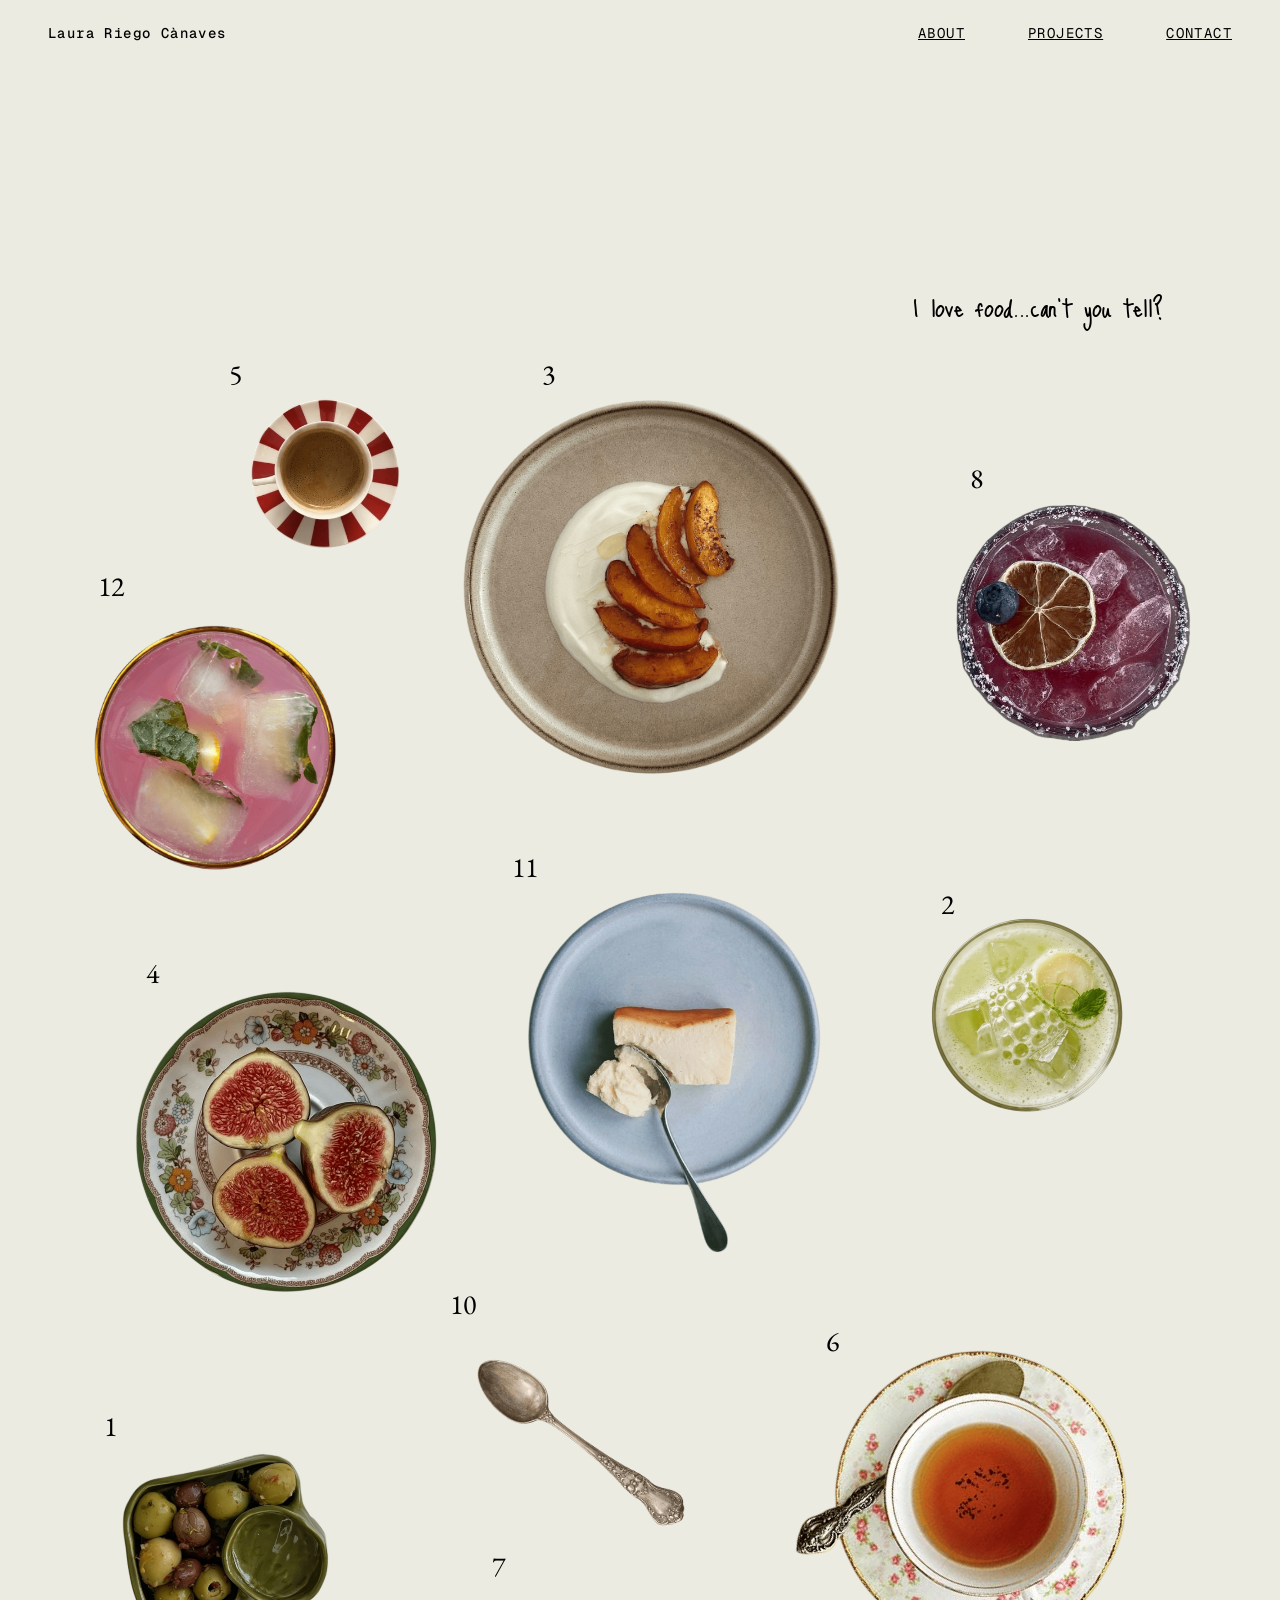
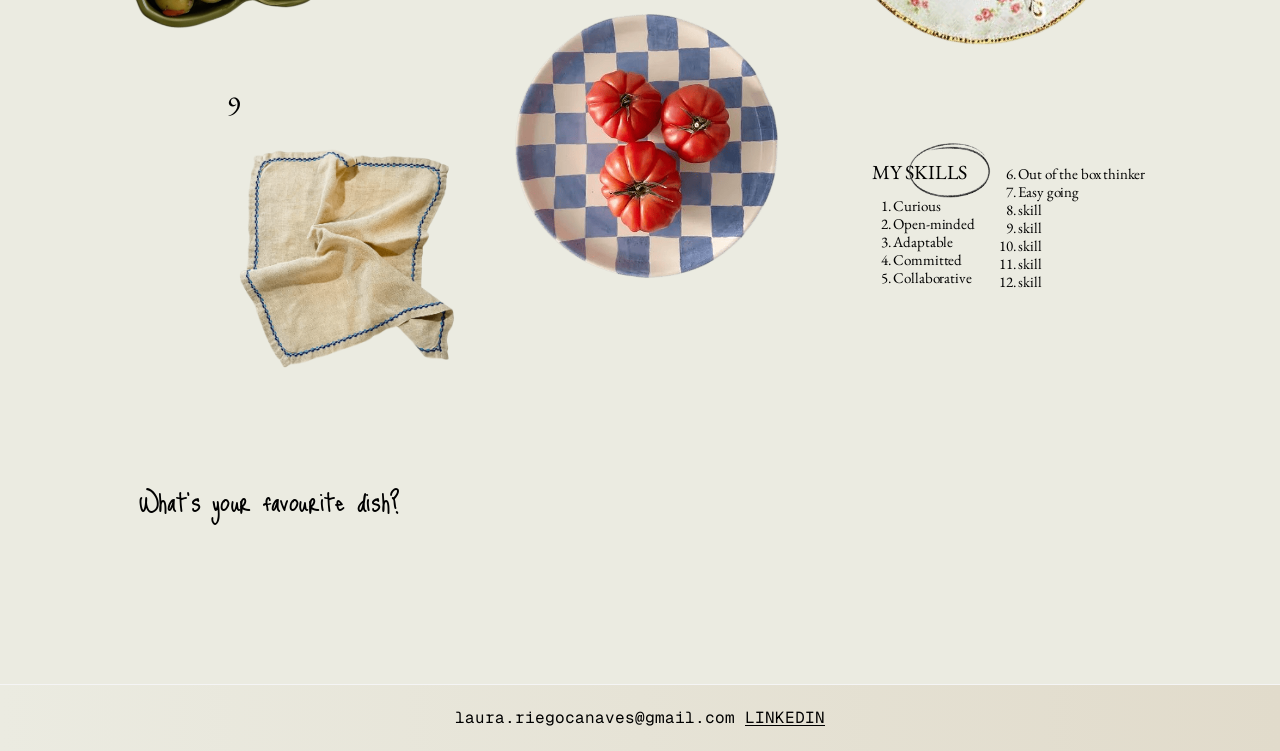
==== about.html @ d6c3ad5b "Add files via upload" ====
<!DOCTYPE html>
<html lang="en">
<head>
  <meta charset="UTF-8">
  <meta name="viewport" content="width=device-width, initial-scale=1.0">
  <title>About — Laura Riego Cànaves</title>
  <meta name="description" content="About Laura Riego Cànaves — Creative Communications Specialist and Social Media Manager.">
  <link rel="preconnect" href="https://fonts.googleapis.com">
  <link rel="preconnect" href="https://fonts.gstatic.com" crossorigin>
  <link href="https://fonts.googleapis.com/css2?family=Cutive+Mono&family=EB+Garamond&family=Geist+Mono:wght@400;500&family=Just+Me+Again+Down+Here&display=swap" rel="stylesheet">
  <link rel="stylesheet" href="css/style.css">
</head>
<body>
  <header class="nav">
    <a class="nav__logo" href="index.html">Laura Riego Cànaves</a>
    <nav class="nav__links" aria-label="Primary">
      <a href="about.html" aria-current="page">About</a>
      <a href="projects.html">Projects</a>
      <a href="contact.html">Contact</a>
    </nav>
  </header>

  <main>
    <h1 class="visually-hidden">About</h1>

    <div class="about-collage">
      <p class="about-note about-note--a">I love food...can&rsquo;t you tell?</p>

      <figure class="about-item about-item--1"><img src="images/about-1.png" alt="A small green ceramic dish of marinated olives"></figure>
      <figure class="about-item about-item--2"><img src="images/about-2.png" alt="A pale green cocktail in a coupe glass, garnished with mint"></figure>
      <figure class="about-item about-item--3"><img src="images/about-3.png" alt="Roasted peach slices over cream in a stoneware bowl"></figure>
      <figure class="about-item about-item--4"><img src="images/about-4.png" alt="Halved fresh figs on a floral vintage plate"></figure>
      <figure class="about-item about-item--5"><img src="images/about-5.png" alt="Coffee in a red and white striped cup"></figure>
      <figure class="about-item about-item--6"><img src="images/about-6.png" alt="A cup of tea on a floral saucer with an ornate silver spoon"></figure>
      <figure class="about-item about-item--7"><img src="images/about-7.png" alt="Tomatoes on a blue and white checkered plate"></figure>
      <figure class="about-item about-item--8"><img src="images/about-8.png" alt="A dark berry cocktail with a dried citrus wheel and sugared rim"></figure>
      <figure class="about-item about-item--9"><img src="images/about-9.png" alt="A folded linen napkin with a scalloped edge"></figure>
      <figure class="about-item about-item--10"><img src="images/about-10.png" alt="An ornate silver spoon"></figure>
      <figure class="about-item about-item--11"><img src="images/about-11.png" alt="A slice of cheesecake with ice cream on a blue plate"></figure>
      <figure class="about-item about-item--12"><img src="images/about-12.png" alt="A pink cocktail over ice in a gold-rimmed glass"></figure>

      <p class="about-num about-num--1">1</p>
      <p class="about-num about-num--2">2</p>
      <p class="about-num about-num--3">3</p>
      <p class="about-num about-num--4">4</p>
      <p class="about-num about-num--5">5</p>
      <p class="about-num about-num--6">6</p>
      <p class="about-num about-num--7">7</p>
      <p class="about-num about-num--8">8</p>
      <p class="about-num about-num--9">9</p>
      <p class="about-num about-num--10">10</p>
      <p class="about-num about-num--11">11</p>
      <p class="about-num about-num--12">12</p>

      <p class="about-skills__title">MY SKILLS</p>
      <img class="about-skills__circle" src="images/about-skills-circle.png" alt="">
      <ol class="about-skills__list about-skills__list--a">
        <li>Curious</li>
        <li>Open-minded</li>
        <li>Adaptable</li>
        <li>Committed</li>
        <li>Collaborative</li>
      </ol>
      <ol class="about-skills__list about-skills__list--b" start="6">
        <li>Out of the box thinker</li>
        <li>Easy going</li>
        <li>skill</li>
        <li>skill</li>
        <li>skill</li>
        <li>skill</li>
        <li>skill</li>
      </ol>

      <p class="about-note about-note--b">What&rsquo;s your favourite dish?</p>
    </div>
  </main>

  <footer class="footer" id="contact">
    <p class="footer__content">
      laura.riegocanaves@gmail.com
      <a href="https://www.linkedin.com/in/laura-riego-canaves/" target="_blank" rel="noopener">LINKEDIN</a>
    </p>
  </footer>
</body>
</html>
---- css/style.css ----
/* ---------- Design tokens ---------- */
:root {
  --color-bg: #ebebe1;
  --color-ink: #000000;
  --color-footer-edge: #f5f5f5;
  --font-mono: "Geist Mono", ui-monospace, "SFMono-Regular", Menlo, monospace;
  --font-typewriter: "Cutive Mono", ui-monospace, monospace;
  --font-hand: "Just Me Again Down Here", cursive;
  --font-serif: "EB Garamond", Georgia, "Times New Roman", serif;
}

/* ---------- Reset ---------- */
*,
*::before,
*::after {
  box-sizing: border-box;
}

html {
  -webkit-text-size-adjust: 100%;
}

body {
  margin: 0;
  min-height: 100vh;
  display: flex;
  flex-direction: column;
  background-color: var(--color-bg);
  color: var(--color-ink);
  font-family: var(--font-mono);
  -webkit-font-smoothing: antialiased;
}

img {
  display: block;
  max-width: 100%;
}

a {
  color: inherit;
}

/* ---------- Navigation ---------- */
.nav {
  display: flex;
  align-items: center;
  justify-content: space-between;
  gap: 24px;
  padding: 24px 48px;
  background-color: var(--color-bg);
}

.nav__logo {
  font-family: var(--font-mono);
  font-weight: 500;
  font-size: 14px;
  letter-spacing: 1.4px;
  text-decoration: none;
  white-space: nowrap;
}

.nav__links {
  display: flex;
  align-items: center;
  gap: 63px;
  font-size: 14px;
  letter-spacing: 1.4px;
  text-transform: uppercase;
}

.nav__links a {
  text-decoration: underline;
  text-underline-position: from-font;
}

/* ---------- Hero ---------- */
.hero {
  flex: 1 0 auto;
  display: flex;
  flex-direction: column;
  align-items: center;
  padding: 40px 24px 80px;
}

/* Intro greeting */
.intro {
  font-family: var(--font-typewriter);
  font-size: 40px;
  line-height: 1.17;
  letter-spacing: -1.2px;
  margin: 20px 0 48px;
}

.intro__line {
  margin: 0;
  white-space: nowrap;
}

/* Staggered indentation to match the design */
.intro__line--1 { margin-left: 0; }
.intro__line--2 { margin-left: 25px; }
.intro__line--3 { margin-left: 50px; }
.intro__line--4 { margin-left: 75px; }

/* Hand-drawn circle around "Laura" */
.intro__circled {
  position: relative;
  display: inline-block;
}

.intro__ellipse {
  position: absolute;
  left: 50%;
  top: 50%;
  width: 150px;
  height: auto;
  transform: translate(-50%, -50%) rotate(-12.76deg);
  pointer-events: none;
}

/* Photo with clamp + caption */
.photo {
  position: relative;
  margin: 0;
  padding-top: 42px; /* room for the clamp overhang */
  width: 353px;
  max-width: 100%;
}

.photo__clamp {
  position: absolute;
  top: 0;
  left: 50%;
  transform: translateX(-50%);
  width: 92px;
  height: auto;
  z-index: 2;
}

.photo__img {
  width: 100%;
  height: auto;
}

.photo__caption {
  position: absolute;
  right: -70px;
  bottom: -34px;
  font-family: var(--font-hand);
  font-size: 24px;
  letter-spacing: -0.24px;
  transform: rotate(-7.85deg);
  white-space: nowrap;
}

/* Skills marquee-style list */
.skills {
  margin: 120px 0 0;
  font-family: var(--font-typewriter);
  font-size: 35px;
  line-height: 1.17;
  letter-spacing: -1.05px;
  text-align: center;
}

.skills span {
  display: block;
}

/* ---------- Projects page ---------- */
.projects-hero {
  position: relative;
  display: flex;
  align-items: center;
  justify-content: center;
  height: 720px;
  background-color: var(--color-bg);
  overflow: hidden;
}

.projects-hero::before {
  content: "";
  position: absolute;
  inset: 0;
  background-image: url("../images/projects-hero.jpg");
  background-size: cover;
  background-position: center;
  opacity: 0.8;
}

.projects-hero__title {
  position: relative;
  margin: 0;
  font-family: var(--font-typewriter);
  font-weight: 400;
  font-size: 64px;
  line-height: 1.2;
  text-align: center;
}

.projects-body {
  background-color: var(--color-bg);
  padding-bottom: 80px;
}

.projects-grid {
  display: grid;
  grid-template-columns: repeat(3, 1fr);
  gap: 10px;
  max-width: 1280px;
  margin: 0 auto;
}

.projects-grid__item {
  margin: 0;
  aspect-ratio: 1 / 1;
  overflow: hidden;
}

.projects-grid__item a {
  display: block;
  width: 100%;
  height: 100%;
}

.projects-grid__item img {
  width: 100%;
  height: 100%;
  object-fit: cover;
}

.projects-note {
  margin: 0;
  font-family: var(--font-hand);
  font-size: 32px;
  letter-spacing: -0.32px;
  line-height: 1.2;
}

.projects-note--left {
  max-width: 1280px;
  margin: 48px auto 0;
  padding: 0 24px;
}

.projects-note--right {
  max-width: 1280px;
  margin: 40px auto 0;
  padding: 0 24px;
  font-size: 24px;
  letter-spacing: -0.24px;
  text-align: right;
  transform: rotate(-0.31deg);
}

.projects-intro {
  max-width: 890px;
  margin: 32px auto 0;
  padding: 0 24px;
  font-family: var(--font-serif);
  font-size: 28px;
  line-height: 1.2;
  letter-spacing: -0.28px;
  text-align: center;
}

/* ---------- Footer ---------- */
.footer {
  flex-shrink: 0;
  display: flex;
  align-items: center;
  justify-content: center;
  padding: 24px 10px;
  border-top: 1px solid var(--color-footer-edge);
  background: linear-gradient(90deg, #ebebe1 0%, #e1dbcb 100%);
}

.footer__content {
  margin: 0;
  font-size: 16px;
  line-height: 1.1;
  text-align: center;
}

.footer__content a {
  text-decoration: underline;
  text-underline-position: from-font;
}

/* ---------- Responsive ---------- */
@media (max-width: 800px) {
  .nav {
    padding: 20px 24px;
  }
  .nav__links {
    gap: 32px;
  }
  .intro {
    font-size: 30px;
    letter-spacing: -0.9px;
  }
  .intro__line--2 { margin-left: 18px; }
  .intro__line--3 { margin-left: 36px; }
  .intro__line--4 { margin-left: 54px; }
  .intro__ellipse { width: 120px; }
  .skills {
    font-size: 24px;
    letter-spacing: -0.7px;
    margin-top: 90px;
  }
  .projects-hero {
    height: 420px;
  }
  .projects-hero__title {
    font-size: 48px;
  }
  .projects-note {
    font-size: 26px;
  }
  .projects-intro {
    font-size: 22px;
  }
}

@media (max-width: 520px) {
  .nav {
    flex-direction: column;
    align-items: flex-start;
    gap: 14px;
  }
  .nav__links {
    gap: 24px;
  }
  .intro {
    font-size: 24px;
    letter-spacing: -0.6px;
  }
  .intro__line { white-space: normal; }
  .intro__line--2 { margin-left: 12px; }
  .intro__line--3 { margin-left: 24px; }
  .intro__line--4 { margin-left: 36px; }
  .intro__ellipse { width: 96px; }
  .photo__caption {
    right: -40px;
    font-size: 20px;
  }
  .skills {
    font-size: 18px;
    letter-spacing: -0.4px;
    margin-top: 72px;
  }
  .footer__content {
    font-size: 14px;
  }
  .projects-grid {
    grid-template-columns: repeat(2, 1fr);
  }
  .projects-hero {
    height: 320px;
  }
  .projects-hero__title {
    font-size: 36px;
  }
  .projects-note {
    font-size: 22px;
  }
  .projects-note--right {
    font-size: 20px;
  }
  .projects-intro {
    font-size: 18px;
  }
}

/* ---------- About page ---------- */
/* The collage is a fixed 1280x2218 composition. Positions and sizes are
   expressed as percentages of that canvas and type is sized in cqw, so the
   whole arrangement scales as one piece instead of reflowing. */
.about-collage {
  container-type: inline-size;
  position: relative;
  width: 100%;
  max-width: 1280px;
  margin: 0 auto;
  aspect-ratio: 1280 / 2218;
}

.about-item {
  position: absolute;
  margin: 0;
  display: flex;
  align-items: center;
  justify-content: center;
}

.about-item img {
  width: 100%;
  height: 100%;
  object-fit: contain;
}

.about-item--1 { left: -4.4531%; top: 53.7421%; width: 44.4254%; height: 25.3832%; }
.about-item--2 { left: 70.5469%; top: 37.3309%; width: 19.5312%; height: 11.2714%; }
.about-item--3 { left: 32.1875%; top: 9.6483%; width: 38.3594%; height: 27.6826%; }
.about-item--4 { left: 8.125%; top: 39.7205%; width: 28.75%; height: 16.5915%; }
.about-item--5 { left: 14.6875%; top: 9.8287%; width: 20.7031%; height: 16.4563%; }
.about-item--6 { left: 45.6252%; top: 45.1307%; width: 62.5927%; height: 37.7107%; }
.about-item--7 { left: 40%; top: 66.4563%; width: 21.0156%; height: 18.3499%; }
.about-item--8 { left: 74.6875%; top: 19.7926%; width: 18.3594%; height: 10.6402%; }
.about-item--9 { left: 17.7344%; top: 75.0225%; width: 18.125%; height: 13.0298%; }
.about-item--10 { left: 29.1406%; top: 53.1559%; width: 32.9596%; height: 18.0569%; }
.about-item--11 { left: 39.5312%; top: 32.5068%; width: 25.9375%; height: 22.7232%; }
.about-item--12 { left: 6.9531%; top: 22.5879%; width: 20.3125%; height: 15.6447%; }

.about-item--1 img { width: 62.605%; height: 79.0409%; transform: rotate(-132.43deg); }
.about-item--6 img { width: 57.9922%; height: 83.5211%; transform: rotate(39.72deg) skewX(0.28deg); }
.about-item--10 img { width: 55.5991%; height: 87.8507%; transform: rotate(-52.41deg); }

.about-num {
  position: absolute;
  margin: 0;
  display: flex;
  flex-direction: column;
  justify-content: center;
  width: 3.2812%;
  height: 2.3895%;
  font-family: var(--font-serif);
  font-size: 2.1875cqw;
  line-height: 1.2;
  letter-spacing: -0.01em;
}

.about-num--1 { left: 8.125%; top: 60.1443%; }
.about-num--2 { left: 73.5156%; top: 36.6096%; }
.about-num--3 { left: 42.3438%; top: 12.7142%; }
.about-num--4 { left: 11.4062%; top: 39.7205%; }
.about-num--5 { left: 17.8906%; top: 12.7142%; }
.about-num--6 { left: 64.5312%; top: 56.312%; }
.about-num--7 { left: 38.4375%; top: 66.4563%; }
.about-num--8 { left: 75.7812%; top: 17.4031%; }
.about-num--9 { left: 17.7344%; top: 72.7232%; }
.about-num--10 { left: 35.1562%; top: 54.6438%; }
.about-num--11 { left: 40%; top: 34.9414%; }
.about-num--12 { left: 7.6563%; top: 22.2723%; }

.about-note {
  position: absolute;
  margin: 0;
  display: flex;
  flex-direction: column;
  justify-content: center;
  width: 30.0463%;
  height: 4.1734%;
  font-family: var(--font-hand);
  font-size: 2.5cqw;
  line-height: 1.2;
  letter-spacing: -0.01em;
  text-align: center;
}

.about-note--a { left: 66.0938%; top: 8.7722%; }
.about-note--b { left: 6.0156%; top: 89.6559%; }

.about-skills__title {
  position: absolute;
  margin: 0;
  display: flex;
  flex-direction: column;
  justify-content: center;
  left: 68.125%;
  top: 75.0225%;
  width: 22.3438%;
  height: 3.8323%;
  font-family: var(--font-serif);
  font-size: 1.5625cqw;
  line-height: 1.2;
  letter-spacing: -0.01em;
}

/* Hand-drawn circle around the word "SKILLS" */
.about-skills__circle {
  position: absolute;
  left: 70.3908%;
  top: 75.1127%;
  width: 7.5392%;
  height: 3.6702%;
  object-fit: contain;
  pointer-events: none;
}

/* Kept as a block so the <li> markers survive — a flex container would
   blockify the items and suppress their numbering. `top` is therefore the
   first line of text, not the centred box Figma draws around it. */
.about-skills__list {
  position: absolute;
  margin: 0;
  padding: 0;
  list-style: decimal;
  font-family: var(--font-serif);
  font-size: 1.171875cqw;
  line-height: 1.2;
  letter-spacing: -0.01em;
}

.about-skills__list li {
  margin-inline-start: 1.7578cqw; /* 22.5px at the 1280px canvas width */
}

.about-skills__list--a { left: 68.0469%; top: 78.0208%; width: 22.4219%; }
.about-skills__list--b { left: 77.8125%; top: 76.6006%; width: 23.2031%; }

/* ---------- Contact page ---------- */
/* Like the About collage, this is a fixed composition (1280 wide, 1464 tall
   between nav and footer) positioned in percentages of that canvas, so the
   envelope and its overlaid text scale together. */
.contact-stage {
  container-type: inline-size;
  position: relative;
  width: 100%;
  max-width: 1280px;
  margin: 0 auto;
  aspect-ratio: 1280 / 1464;
}

.contact-envelope {
  position: absolute;
  margin: 0;
  left: 25.7031%;
  top: 10.9973%;
  width: 48.5938%;
  height: 75.4781%;
}

.contact-envelope img {
  width: 100%;
  height: 100%;
  object-fit: contain;
}

.contact-invited {
  position: absolute;
  margin: 0;
  left: 31.5625%;
  top: 37.4527%;
  width: 36.875%;
  height: 11.3763%;
  display: flex;
  flex-direction: column;
  justify-content: center;
  font-family: var(--font-hand);
  font-size: 5cqw;
  line-height: 1.2;
  letter-spacing: 0.1em;
  text-align: center;
}

.contact-blurb {
  position: absolute;
  margin: 0;
  left: 36.5625%;
  top: 57.9918%;
  width: 26.875%;
  height: 8.6749%;
  display: flex;
  flex-direction: column;
  justify-content: center;
  font-family: var(--font-serif);
  font-size: 2.1875cqw;
  line-height: 1.2;
  letter-spacing: -0.01em;
  text-align: center;
}

.contact-blurb a {
  text-decoration: none;
}

.contact-note {
  position: absolute;
  margin: 0;
  left: 60%;
  top: 70.7798%;
  width: 26.0523%;
  height: 10.1525%;
  display: flex;
  flex-direction: column;
  justify-content: center;
  font-family: var(--font-hand);
  font-size: 1.875cqw;
  line-height: 1.2;
  letter-spacing: -0.01em;
  text-align: center;
  transform: rotate(-13deg);
}

/* ---------- Utilities ---------- */
.visually-hidden {
  position: absolute;
  width: 1px;
  height: 1px;
  margin: -1px;
  padding: 0;
  overflow: hidden;
  clip-path: inset(50%);
  white-space: nowrap;
  border: 0;
}

/* ---------- Project detail pages ---------- */
/* Shared template for the individual project pages under projects/. Stacked,
   centred header (title, skills marquee, description) above a 3-column image
   grid whose cells hold either a photo or a grey placeholder. */
.pdetail {
  flex: 1 0 auto;
  padding: 0 24px 80px;
}

.pdetail__title {
  margin: 40px 0 0;
  font-family: var(--font-serif);
  font-size: 32px;
  line-height: 1.2;
  letter-spacing: -0.32px;
  text-align: center;
}

/* Single overflowing line, clipped at the viewport edges as in the design */
.pdetail__marquee {
  margin: 68px 0 0;
  font-family: var(--font-typewriter);
  font-size: 30px;
  line-height: 1.17;
  letter-spacing: -0.9px;
  text-align: center;
  white-space: nowrap;
  overflow: hidden;
}

.pdetail__intro {
  max-width: 890px;
  margin: 70px auto 0;
  font-family: var(--font-serif);
  font-size: 28px;
  line-height: 1.2;
  letter-spacing: -0.28px;
  text-align: center;
}

.pdetail-grid {
  display: grid;
  grid-template-columns: repeat(3, 1fr);
  column-gap: 11px;
  row-gap: 12px;
  max-width: 1280px;
  margin: 96px auto 0;
}

.pdetail-grid__cell {
  margin: 0;
  aspect-ratio: 419 / 608;
  overflow: hidden;
  background-color: #d9d9d9;
}

.pdetail-grid__cell img {
  width: 100%;
  height: 100%;
  object-fit: cover;
}

@media (max-width: 800px) {
  .pdetail__title { font-size: 26px; }
  .pdetail__marquee { font-size: 22px; }
  .pdetail__intro { font-size: 22px; }
  .pdetail-grid { margin-top: 64px; }
}

@media (max-width: 520px) {
  .pdetail__marquee { font-size: 18px; }
  .pdetail__intro { font-size: 18px; }
  .pdetail-grid {
    grid-template-columns: repeat(2, 1fr);
  }
}

/* ---------- Project canvas pages (bespoke layouts) ---------- */
/* tedxie, radisson, mango, lets-cook and beefeater each compose photos in a
   unique arrangement, so — like the About collage — each is a fixed-ratio
   canvas with everything positioned as a percentage of it and type in cqw.
   overflow:hidden clips the images that intentionally bleed past the edges. */
.pcanvas {
  container-type: inline-size;
  position: relative;
  width: 100%;
  max-width: 1280px;
  margin: 0 auto;
  overflow: hidden;
}

.pcanvas--tedxie { aspect-ratio: 1280 / 2027; }
.pcanvas--radisson { aspect-ratio: 1280 / 2027; }
.pcanvas--mango { aspect-ratio: 1280 / 2085; }
.pcanvas--letscook { aspect-ratio: 1280 / 2844; }
.pcanvas--beefeater { aspect-ratio: 1280 / 1696; }

.pcanvas__title {
  position: absolute;
  left: 15.2344%;
  width: 69.5312%;
  margin: 0;
  font-family: var(--font-serif);
  font-size: 2.5cqw;
  line-height: 1.2;
  letter-spacing: -0.01em;
  text-align: center;
}

/* One overflowing line, centred and clipped at the canvas edges */
.pcanvas__marquee {
  position: absolute;
  left: 50%;
  transform: translateX(-50%);
  margin: 0;
  white-space: nowrap;
  font-family: var(--font-typewriter);
  font-size: 2.34375cqw;
  line-height: 1.17;
  letter-spacing: -0.03em;
  text-align: center;
}

.pcanvas__intro {
  position: absolute;
  margin: 0;
  font-family: var(--font-serif);
  font-size: 2.1875cqw;
  line-height: 1.2;
  letter-spacing: -0.01em;
  text-align: center;
}

.pcanvas__img {
  position: absolute;
  margin: 0;
  overflow: hidden;
}

.pcanvas__img img {
  width: 100%;
  height: 100%;
  object-fit: cover;
}

/* Transparent product/subject cut-outs must show whole, not be cropped */
.pcanvas__img--contain img {
  object-fit: contain;
}

.pcanvas__img--empty {
  background-color: #d9d9d9;
}

/* tedxie — 7-image bento; description sits below the grid */
.pcanvas--tedxie .pcanvas__title { top: 5.3281%; }
.pcanvas--tedxie .pcanvas__marquee { top: 12.9255%; }
.pcanvas--tedxie .pcanvas__intro { left: 15.3906%; top: 86.7292%; width: 69.5312%; }
.tx-i1 { left: -0.0781%; top: 20.1776%; width: 33.5938%; height: 26.2457%; }
.tx-i2 { left: 33.5156%; top: 20.1776%; width: 33.2031%; height: 26.2457%; }
.tx-i3 { left: 66.7188%; top: 20.1776%; width: 33.2031%; height: 26.2457%; }
.tx-i4 { left: -1.7969%; top: 46.4233%; width: 63.5938%; height: 17.2176%; }
.tx-i5 { left: 61.7969%; top: 46.4233%; width: 38.125%; height: 17.2176%; }
.tx-i6 { left: -0.0781%; top: 63.6408%; width: 32.4219%; height: 18.1549%; }
.tx-i7 { left: 32.3438%; top: 63.6408%; width: 67.6562%; height: 18.1549%; }

/* radisson — a row of three (middle real, sides grey) plus a wide banner */
.pcanvas--radisson .pcanvas__title { top: 5.3281%; }
.pcanvas--radisson .pcanvas__marquee { top: 12.9255%; }
.pcanvas--radisson .pcanvas__intro { left: 16.4062%; top: 19.7336%; width: 69.5312%; }
.rad-i1 { left: 0.0781%; top: 35.6191%; width: 32.7344%; height: 20.5723%; }
.rad-i2 { left: 33.5938%; top: 35.6191%; width: 32.7344%; height: 20.5723%; }
.rad-i3 { left: 67.1094%; top: 35.6191%; width: 32.7344%; height: 20.5723%; }
.rad-wide { left: 11.1719%; top: 62.9502%; width: 77.6562%; height: 12.1855%; }

/* mango — layered: field photo, newspaper clipping, standing-figure cut-out */
.pcanvas--mango .pcanvas__title { top: 4.8441%; }
.pcanvas--mango .pcanvas__marquee { top: 12.5659%; }
.pcanvas--mango .pcanvas__intro { left: 15.2344%; top: 81.3429%; width: 69.5312%; }
.mango-i1 { left: -1.7188%; top: 39.8082%; width: 119.6875%; height: 32.3741%; }
.mango-i1 img { object-position: top; } /* crop the "THANK YOU" caption at the foot of the source photo */
.mango-i2 { left: -18.0469%; top: 17.8417%; width: 90.625%; height: 31.271%; }
.mango-i3 { left: 67.2656%; top: 17.6019%; width: 32.5781%; height: 57.458%; }

/* lets-cook — banner, centred dish with a chicken cut-out, then a pair */
.pcanvas--letscook .pcanvas__title { top: 3.7975%; }
.pcanvas--letscook .pcanvas__marquee { top: 9.2124%; }
.pcanvas--letscook .pcanvas__intro { left: 15.2344%; top: 89.9789%; width: 69.5312%; }
.lc-banner { left: -0.0781%; top: 14.9437%; width: 100.1562%; height: 27.4262%; }
.lc-center { left: 25.5469%; top: 43.7412%; width: 73.2031%; height: 18.5654%; }
.lc-chicken { left: 10.1562%; top: 45.4599%; width: 23.8531%; height: 15.1206%; }
.lc-l { left: -0.1562%; top: 68.2138%; width: 48.9062%; height: 15.5767%; }
.lc-r { left: 51.1719%; top: 68.2138%; width: 48.9844%; height: 15.5767%; }

/* beefeater — a grey band with a central shot flanked by bottle and jukebox */
.pcanvas--beefeater .pcanvas__title { top: 5.9552%; }
.pcanvas--beefeater .pcanvas__marquee { top: 15.4481%; }
.pcanvas--beefeater .pcanvas__intro { left: 15.2344%; top: 24.8821%; width: 69.5312%; }
.beef-band { left: 0%; top: 68.4552%; width: 100%; height: 28.4198%; }
.beef-main { left: 13.75%; top: 42.4528%; width: 74.5312%; height: 31.6627%; }
.beef-left { left: 6.6406%; top: 47.4057%; width: 17.1875%; height: 26.7689%; }
.beef-right { left: 77.6562%; top: 49.6462%; width: 16.25%; height: 20.9316%; }
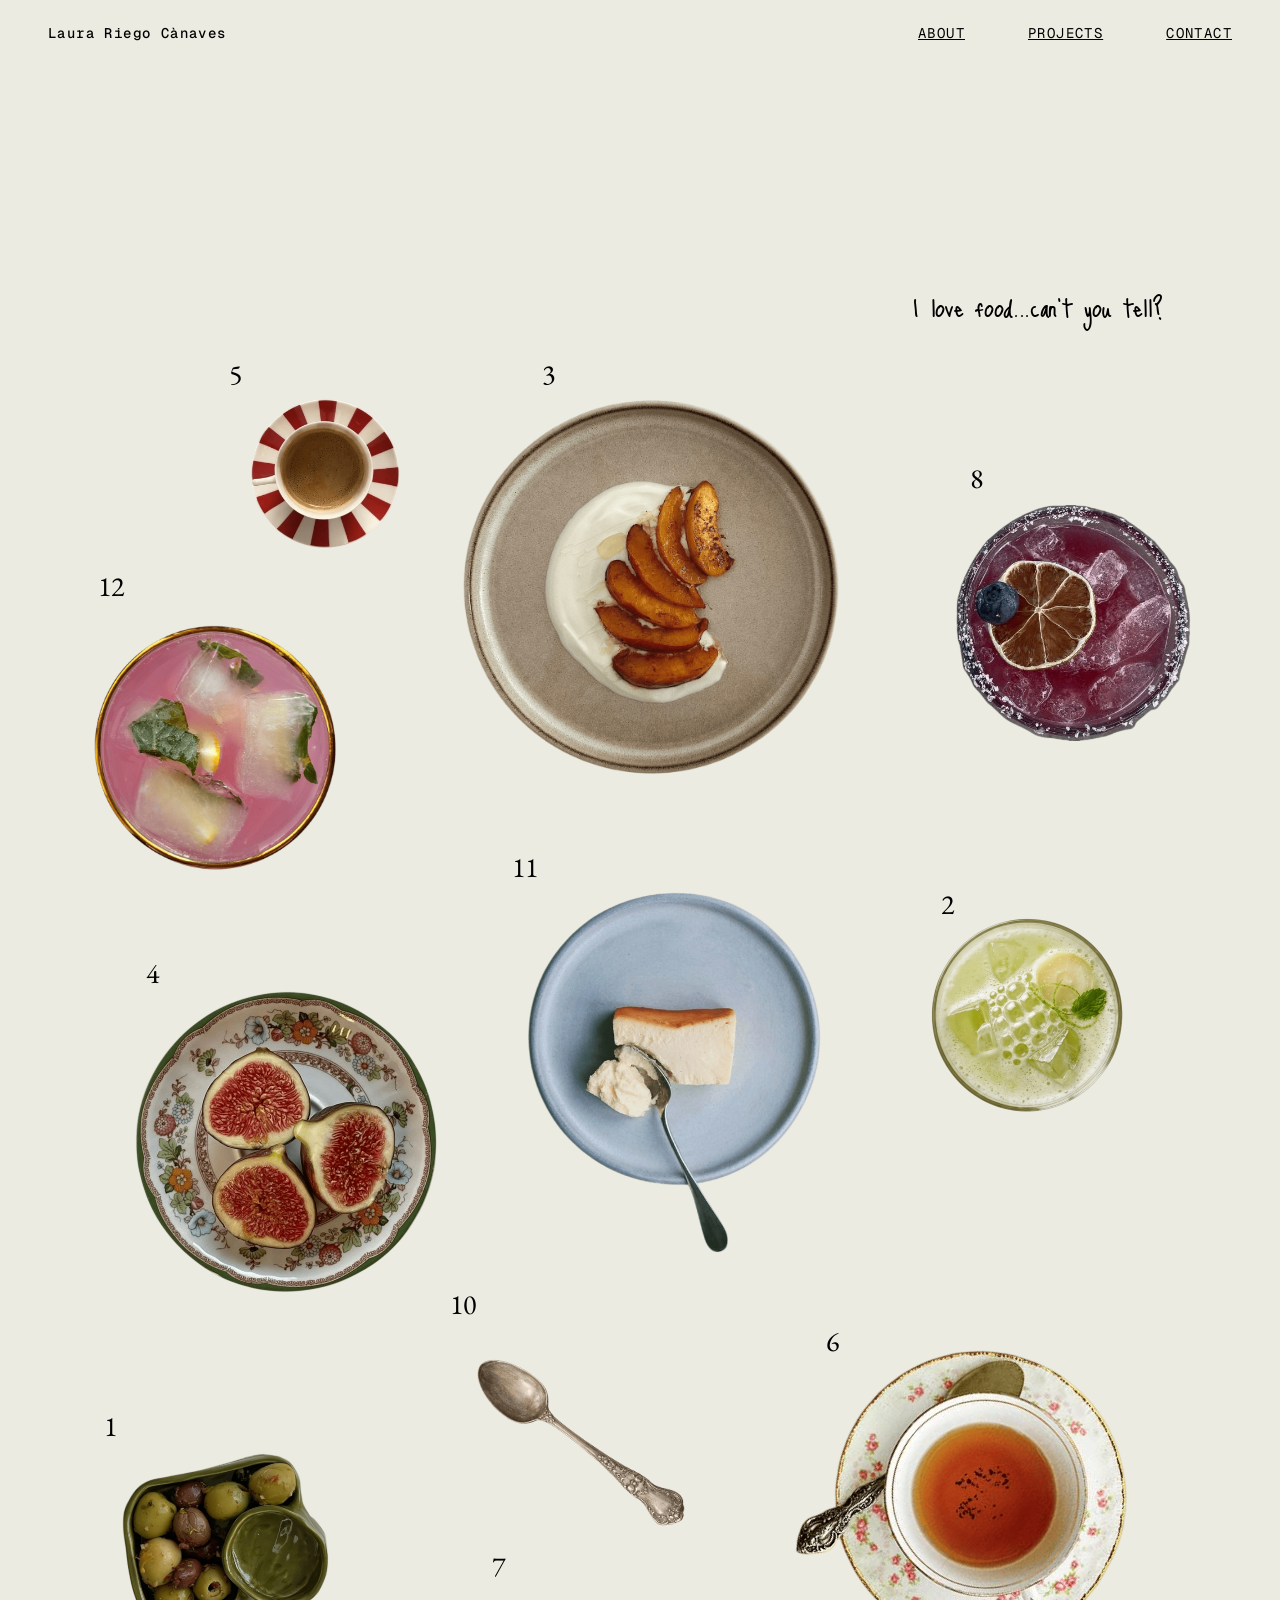
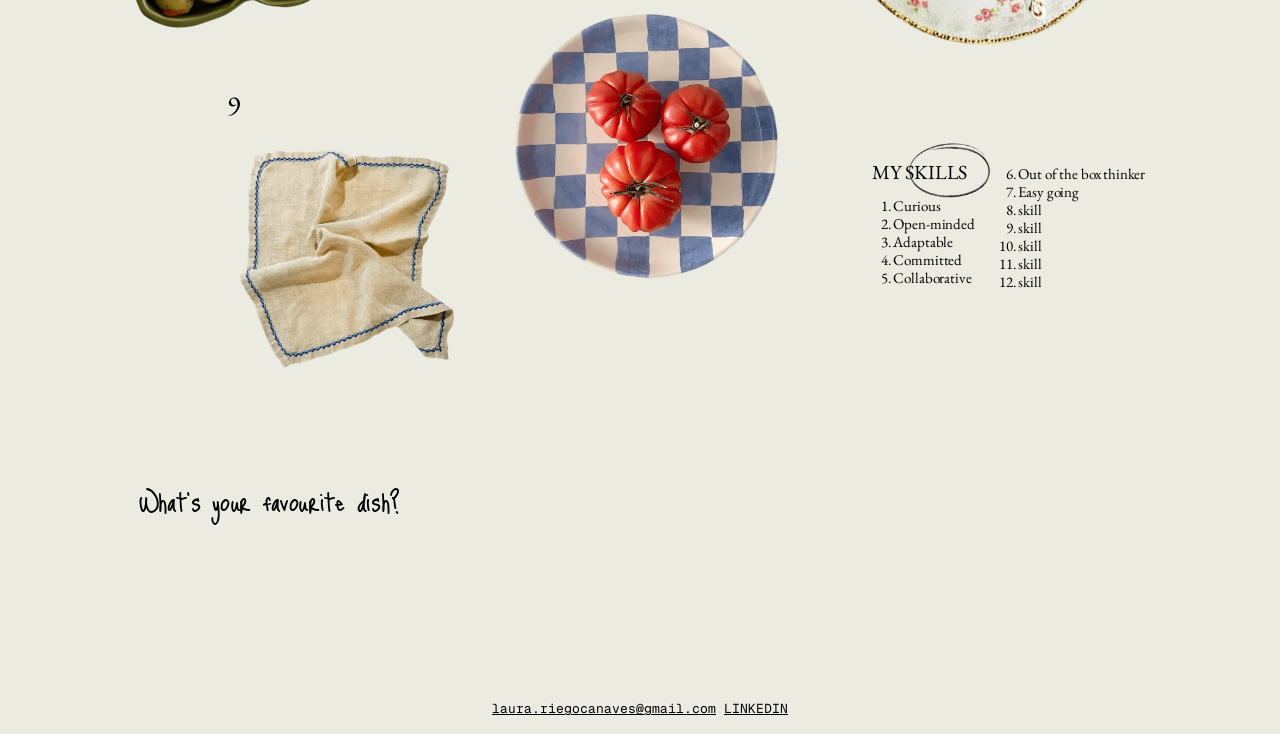
==== commit c331e3d9: "Add files via upload" ====
--- a/about.html
+++ b/about.html
@@ -77,7 +77,7 @@
 
   <footer class="footer" id="contact">
     <p class="footer__content">
-      laura.riegocanaves@gmail.com
+      <a href="mailto:laura.riegocanaves@gmail.com">laura.riegocanaves@gmail.com</a>
       <a href="https://www.linkedin.com/in/laura-riego-canaves/" target="_blank" rel="noopener">LINKEDIN</a>
     </p>
   </footer>
--- a/css/style.css
+++ b/css/style.css
@@ -88,7 +88,7 @@
   font-size: 40px;
   line-height: 1.17;
   letter-spacing: -1.2px;
-  margin: 20px 0 48px;
+  margin: 20px 0 12px;
 }
 
 .intro__line {
@@ -112,7 +112,8 @@
   position: absolute;
   left: 50%;
   top: 50%;
-  width: 150px;
+  width: 158px;
+  max-width: none; /* must be allowed to overflow the word it circles */
   height: auto;
   transform: translate(-50%, -50%) rotate(-12.76deg);
   pointer-events: none;
@@ -122,7 +123,7 @@
 .photo {
   position: relative;
   margin: 0;
-  padding-top: 42px; /* room for the clamp overhang */
+  padding-top: 62px; /* photo starts inside the clamp jaw, so only the jaw overlaps it */
   width: 353px;
   max-width: 100%;
 }
@@ -132,7 +133,7 @@
   top: 0;
   left: 50%;
   transform: translateX(-50%);
-  width: 92px;
+  width: 100px;
   height: auto;
   z-index: 2;
 }
@@ -270,14 +271,13 @@
   display: flex;
   align-items: center;
   justify-content: center;
-  padding: 24px 10px;
-  border-top: 1px solid var(--color-footer-edge);
-  background: linear-gradient(90deg, #ebebe1 0%, #e1dbcb 100%);
+  padding: 18px 10px;
+  background: var(--color-bg);
 }
 
 .footer__content {
   margin: 0;
-  font-size: 16px;
+  font-size: 13px;
   line-height: 1.1;
   text-align: center;
 }
@@ -302,7 +302,7 @@
   .intro__line--2 { margin-left: 18px; }
   .intro__line--3 { margin-left: 36px; }
   .intro__line--4 { margin-left: 54px; }
-  .intro__ellipse { width: 120px; }
+  .intro__ellipse { width: 128px; }
   .skills {
     font-size: 24px;
     letter-spacing: -0.7px;
@@ -339,9 +339,10 @@
   .intro__line--2 { margin-left: 12px; }
   .intro__line--3 { margin-left: 24px; }
   .intro__line--4 { margin-left: 36px; }
-  .intro__ellipse { width: 96px; }
+  .intro__ellipse { width: 104px; }
   .photo__caption {
-    right: -40px;
+    right: 0;
+    bottom: -30px;
     font-size: 20px;
   }
   .skills {
@@ -350,7 +351,7 @@
     margin-top: 72px;
   }
   .footer__content {
-    font-size: 14px;
+    font-size: 12px;
   }
   .projects-grid {
     grid-template-columns: repeat(2, 1fr);
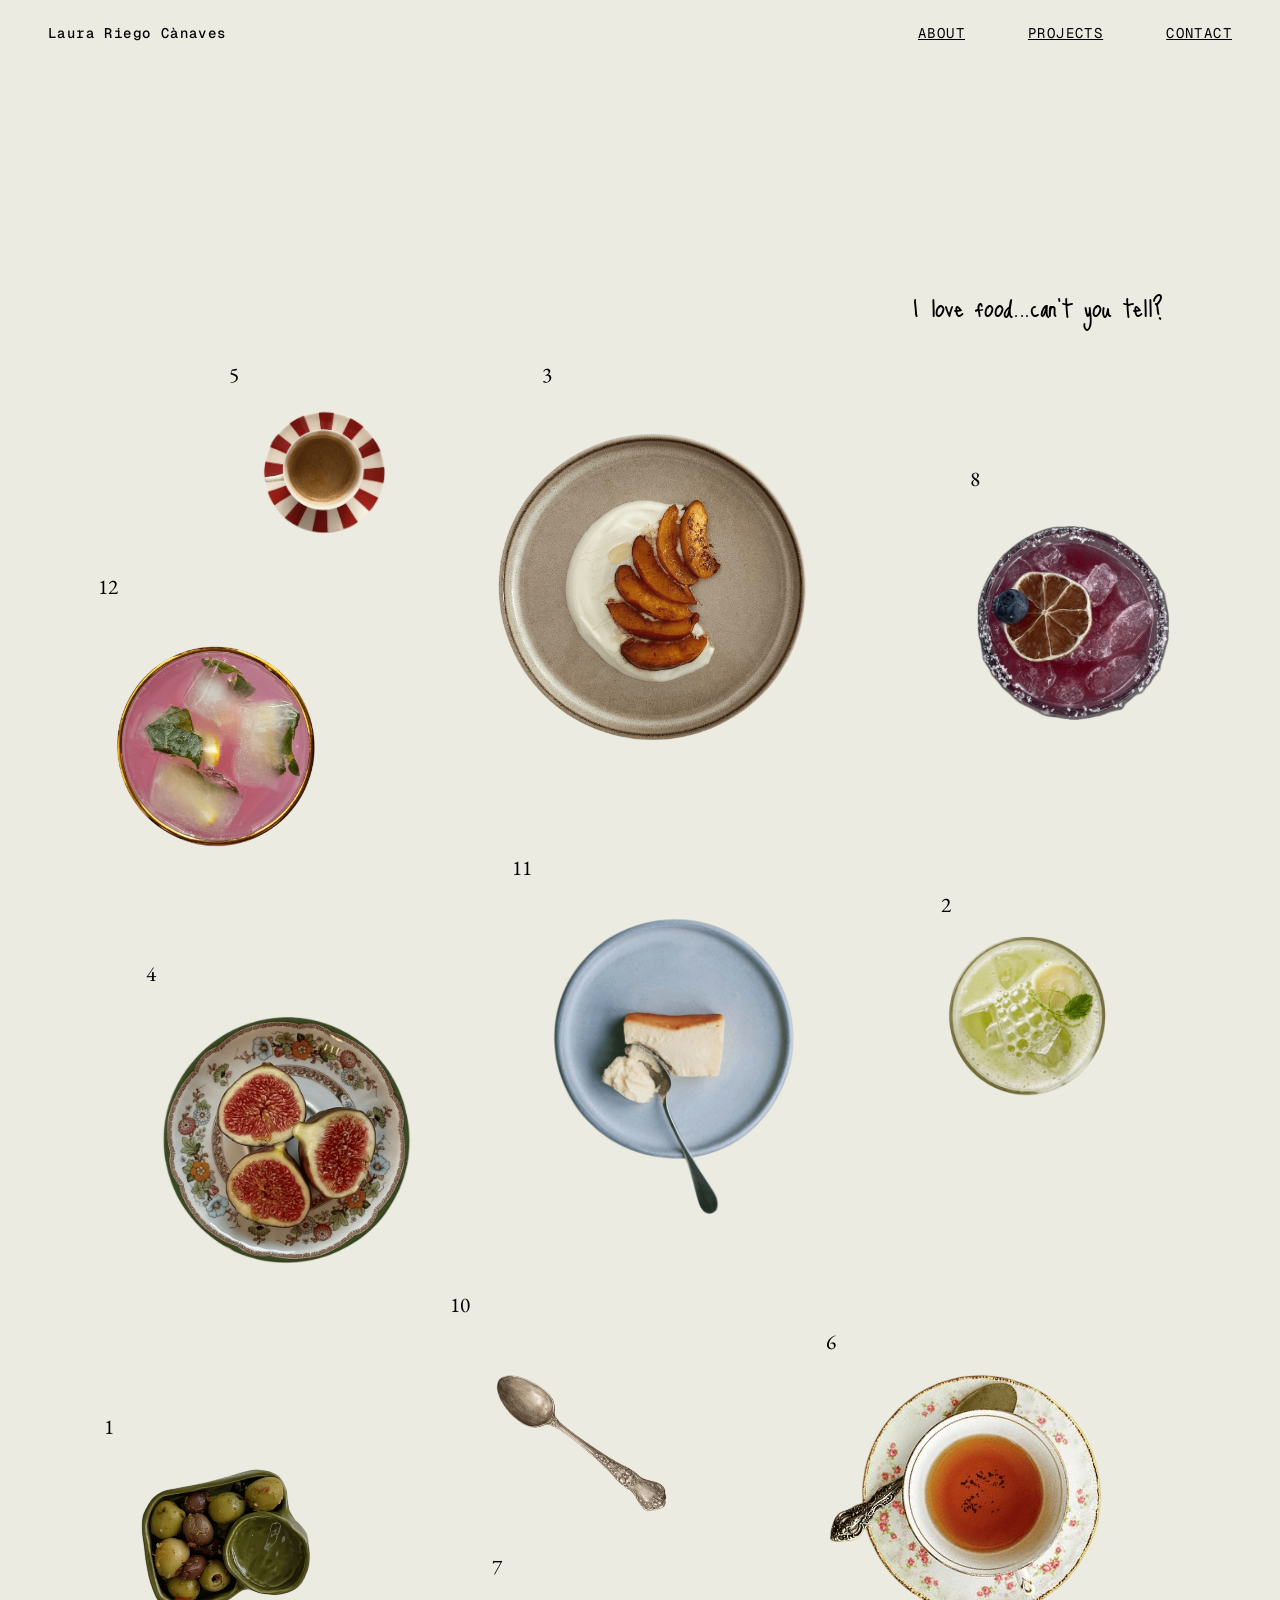
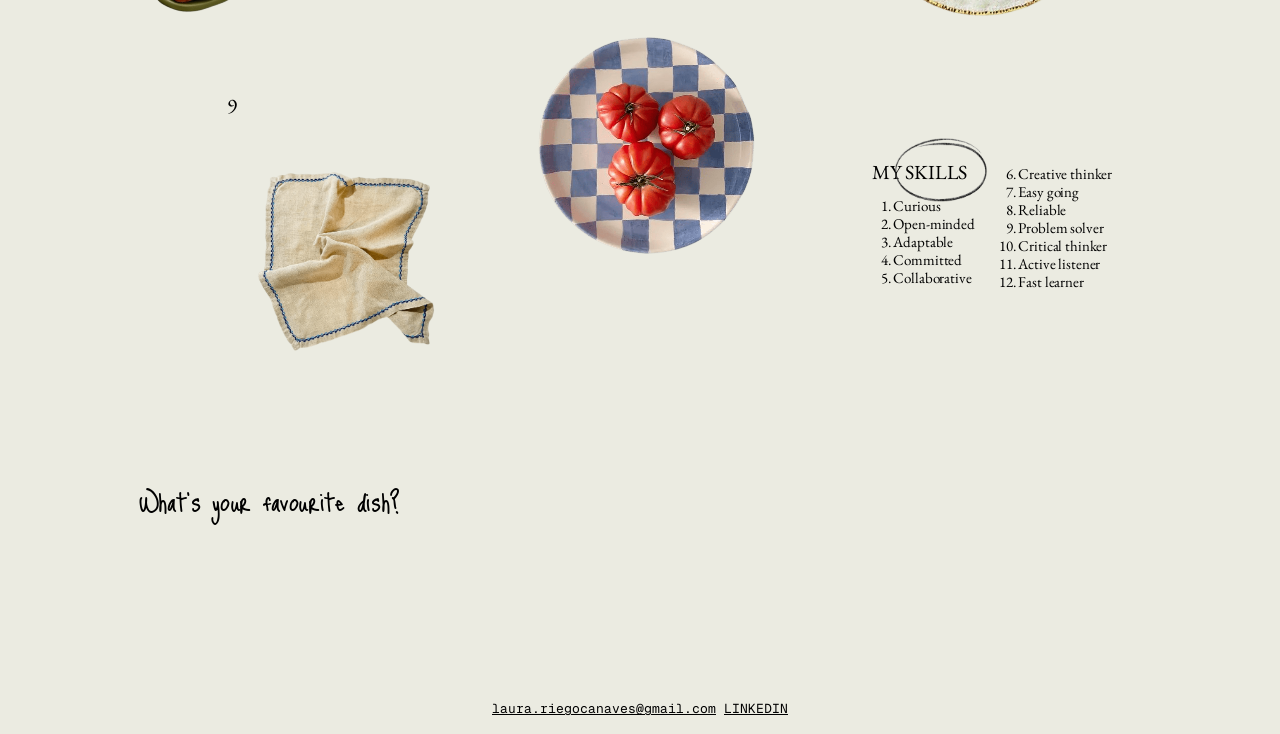
==== commit 0f138955: "Add files via upload" ====
--- a/about.html
+++ b/about.html
@@ -62,13 +62,13 @@
         <li>Collaborative</li>
       </ol>
       <ol class="about-skills__list about-skills__list--b" start="6">
-        <li>Out of the box thinker</li>
+        <li>Creative thinker</li>
         <li>Easy going</li>
-        <li>skill</li>
-        <li>skill</li>
-        <li>skill</li>
-        <li>skill</li>
-        <li>skill</li>
+        <li>Reliable</li>
+        <li>Problem solver</li>
+        <li>Critical thinker</li>
+        <li>Active listener</li>
+        <li>Fast learner</li>
       </ol>
 
       <p class="about-note about-note--b">What&rsquo;s your favourite dish?</p>
--- a/css/style.css
+++ b/css/style.css
@@ -384,6 +384,7 @@
   max-width: 1280px;
   margin: 0 auto;
   aspect-ratio: 1280 / 2218;
+  overflow: hidden; /* clip tiles that bleed past the artboard, as Figma does */
 }
 
 .about-item {
@@ -399,6 +400,10 @@
   height: 100%;
   object-fit: contain;
 }
+
+/* Each tile is scaled about its own centre, so the composition keeps its
+   layout while the photos themselves read smaller. */
+.about-item { transform: scale(0.82); }
 
 .about-item--1 { left: -4.4531%; top: 53.7421%; width: 44.4254%; height: 25.3832%; }
 .about-item--2 { left: 70.5469%; top: 37.3309%; width: 19.5312%; height: 11.2714%; }
@@ -426,7 +431,7 @@
   width: 3.2812%;
   height: 2.3895%;
   font-family: var(--font-serif);
-  font-size: 2.1875cqw;
+  font-size: 1.65cqw;
   line-height: 1.2;
   letter-spacing: -0.01em;
 }
@@ -478,14 +483,16 @@
   letter-spacing: -0.01em;
 }
 
-/* Hand-drawn circle around the word "SKILLS" */
+/* Hand-drawn circle around the word "SKILLS" — sized and centred on the word,
+   measured from the rendered text rather than eyeballed. */
 .about-skills__circle {
   position: absolute;
-  left: 70.3908%;
-  top: 75.1127%;
-  width: 7.5392%;
-  height: 3.6702%;
-  object-fit: contain;
+  left: 73.5291%;   /* horizontal centre of the word "SKILLS" */
+  top: 76.9380%;    /* vertical centre of the word "SKILLS"   */
+  width: 8.6%;
+  height: auto;
+  max-width: none;
+  transform: translate(-50%, -50%);
   pointer-events: none;
 }
 
@@ -574,6 +581,7 @@
 
 .contact-blurb a {
   text-decoration: none;
+  font-size: 0.72em; /* the address reads smaller than the line above it */
 }
 
 .contact-note {
@@ -629,12 +637,13 @@
 .pdetail__marquee {
   margin: 68px 0 0;
   font-family: var(--font-typewriter);
-  font-size: 30px;
-  line-height: 1.17;
-  letter-spacing: -0.9px;
-  text-align: center;
-  white-space: nowrap;
-  overflow: hidden;
+  max-width: 1000px;
+  margin-left: auto;
+  margin-right: auto;
+  font-size: clamp(15px, 1.6vw, 22px);
+  line-height: 1.35;
+  letter-spacing: -0.6px;
+  text-align: center;
 }
 
 .pdetail__intro {
@@ -663,21 +672,29 @@
   background-color: #d9d9d9;
 }
 
-.pdetail-grid__cell img {
+.pdetail-grid__cell video {
   width: 100%;
   height: 100%;
   object-fit: cover;
+  display: block;
+  background: #000;
+}
+
+.pdetail-grid__cell img {
+  width: 100%;
+  height: 100%;
+  object-fit: cover;
 }
 
 @media (max-width: 800px) {
   .pdetail__title { font-size: 26px; }
-  .pdetail__marquee { font-size: 22px; }
+
   .pdetail__intro { font-size: 22px; }
   .pdetail-grid { margin-top: 64px; }
 }
 
 @media (max-width: 520px) {
-  .pdetail__marquee { font-size: 18px; }
+
   .pdetail__intro { font-size: 18px; }
   .pdetail-grid {
     grid-template-columns: repeat(2, 1fr);
@@ -699,10 +716,10 @@
 }
 
 .pcanvas--tedxie { aspect-ratio: 1280 / 2027; }
-.pcanvas--radisson { aspect-ratio: 1280 / 2027; }
+.pcanvas--radisson { aspect-ratio: 1280 / 1583; }
 .pcanvas--mango { aspect-ratio: 1280 / 2085; }
 .pcanvas--letscook { aspect-ratio: 1280 / 2844; }
-.pcanvas--beefeater { aspect-ratio: 1280 / 1696; }
+.pcanvas--beefeater { aspect-ratio: 1280 / 1941; }
 
 .pcanvas__title {
   position: absolute;
@@ -763,7 +780,7 @@
 
 /* tedxie — 7-image bento; description sits below the grid */
 .pcanvas--tedxie .pcanvas__title { top: 5.3281%; }
-.pcanvas--tedxie .pcanvas__marquee { top: 12.9255%; }
+.pcanvas--tedxie .pcanvas__marquee { top: 12.9255%; font-size: 1.86cqw; }
 .pcanvas--tedxie .pcanvas__intro { left: 15.3906%; top: 86.7292%; width: 69.5312%; }
 .tx-i1 { left: -0.0781%; top: 20.1776%; width: 33.5938%; height: 26.2457%; }
 .tx-i2 { left: 33.5156%; top: 20.1776%; width: 33.2031%; height: 26.2457%; }
@@ -774,13 +791,22 @@
 .tx-i7 { left: 32.3438%; top: 63.6408%; width: 67.6562%; height: 18.1549%; }
 
 /* radisson — a row of three (middle real, sides grey) plus a wide banner */
-.pcanvas--radisson .pcanvas__title { top: 5.3281%; }
-.pcanvas--radisson .pcanvas__marquee { top: 12.9255%; }
-.pcanvas--radisson .pcanvas__intro { left: 16.4062%; top: 19.7336%; width: 69.5312%; }
-.rad-i1 { left: 0.0781%; top: 35.6191%; width: 32.7344%; height: 20.5723%; }
-.rad-i2 { left: 33.5938%; top: 35.6191%; width: 32.7344%; height: 20.5723%; }
-.rad-i3 { left: 67.1094%; top: 35.6191%; width: 32.7344%; height: 20.5723%; }
-.rad-wide { left: 11.1719%; top: 62.9502%; width: 77.6562%; height: 12.1855%; }
+.pcanvas--radisson .pcanvas__title { top: 6.8225%; }
+.pcanvas--radisson .pcanvas__marquee { font-size: 1.62cqw; top: 16.5508%; }
+.pcanvas--radisson .pcanvas__intro { left: 16.4062%; top: 25.2685%; width: 69.5312%; }
+/* video sits in the same frame as a photo would */
+.pcanvas__img video {
+  width: 100%;
+  height: 100%;
+  object-fit: cover;
+  display: block;
+  background: #000;
+}
+
+.rad-i1 { left: 0.0781%; top: 45.6095%; width: 32.7344%; height: 26.3424%; }
+.rad-i2 { left: 33.5938%; top: 45.6095%; width: 32.7344%; height: 26.3424%; }
+.rad-i3 { left: 67.1094%; top: 45.6095%; width: 32.7344%; height: 26.3424%; }
+.rad-wide { left: 11.1719%; top: 80.6065%; width: 77.6562%; height: 15.6033%; }
 
 /* mango — layered: field photo, newspaper clipping, standing-figure cut-out */
 .pcanvas--mango .pcanvas__title { top: 4.8441%; }
@@ -793,7 +819,7 @@
 
 /* lets-cook — banner, centred dish with a chicken cut-out, then a pair */
 .pcanvas--letscook .pcanvas__title { top: 3.7975%; }
-.pcanvas--letscook .pcanvas__marquee { top: 9.2124%; }
+.pcanvas--letscook .pcanvas__marquee { top: 9.2124%; font-size: 1.72cqw; }
 .pcanvas--letscook .pcanvas__intro { left: 15.2344%; top: 89.9789%; width: 69.5312%; }
 .lc-banner { left: -0.0781%; top: 14.9437%; width: 100.1562%; height: 27.4262%; }
 .lc-center { left: 25.5469%; top: 43.7412%; width: 73.2031%; height: 18.5654%; }
@@ -802,10 +828,10 @@
 .lc-r { left: 51.1719%; top: 68.2138%; width: 48.9844%; height: 15.5767%; }
 
 /* beefeater — a grey band with a central shot flanked by bottle and jukebox */
-.pcanvas--beefeater .pcanvas__title { top: 5.9552%; }
-.pcanvas--beefeater .pcanvas__marquee { top: 15.4481%; }
-.pcanvas--beefeater .pcanvas__intro { left: 15.2344%; top: 24.8821%; width: 69.5312%; }
-.beef-band { left: 0%; top: 68.4552%; width: 100%; height: 28.4198%; }
-.beef-main { left: 13.75%; top: 42.4528%; width: 74.5312%; height: 31.6627%; }
-.beef-left { left: 6.6406%; top: 47.4057%; width: 17.1875%; height: 26.7689%; }
-.beef-right { left: 77.6562%; top: 49.6462%; width: 16.25%; height: 20.9316%; }
+.pcanvas--beefeater .pcanvas__title { top: 5.2035%; }
+.pcanvas--beefeater .pcanvas__marquee { font-size: 1.42cqw; top: 13.4982%; }
+.pcanvas--beefeater .pcanvas__intro { left: 15.2344%; top: 21.7414%; width: 69.5312%; }
+.beef-band { left: 0%; top: 59.8145%; width: 100%; height: 37.0943%; }
+.beef-main { left: 13.75%; top: 37.0943%; width: 74.5312%; height: 27.6661%; }
+.beef-left { left: 6.6406%; top: 41.422%; width: 17.1875%; height: 23.39%; }
+.beef-right { left: 77.6562%; top: 43.3797%; width: 16.25%; height: 18.2895%; }
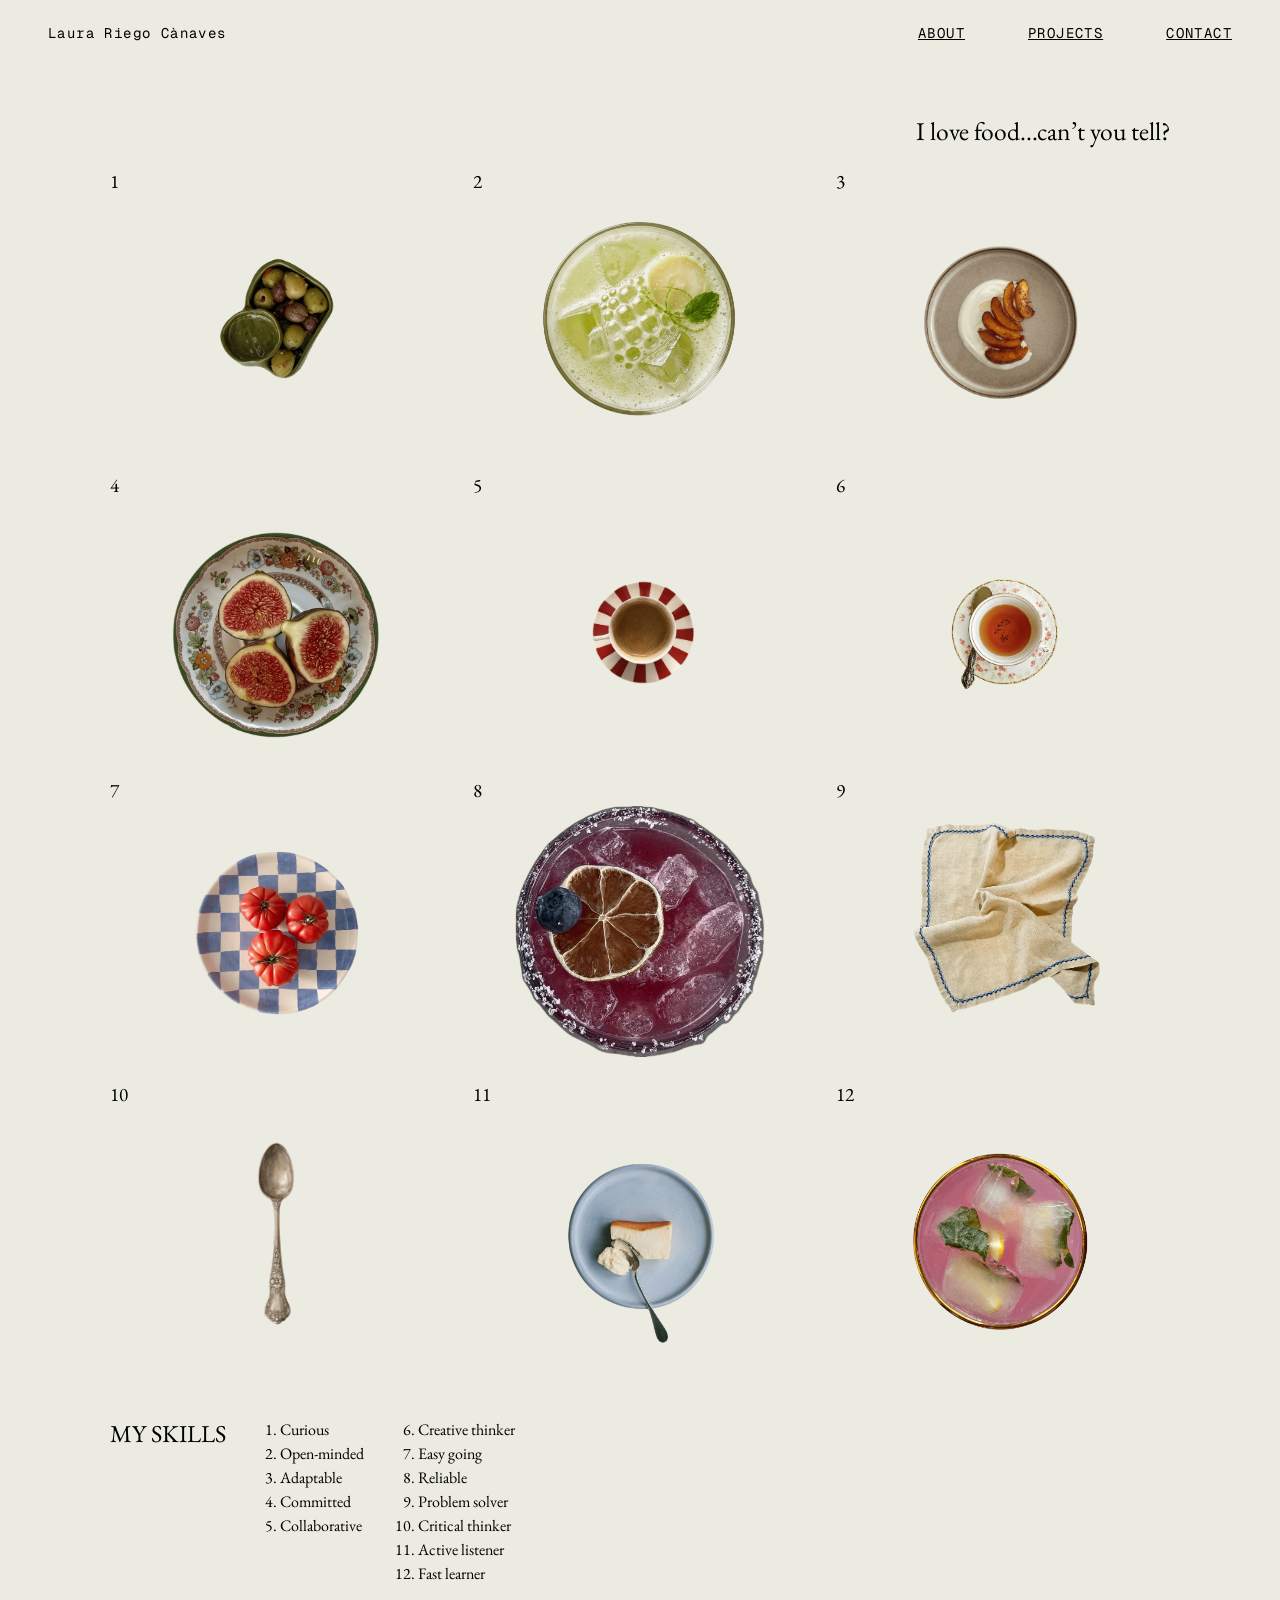
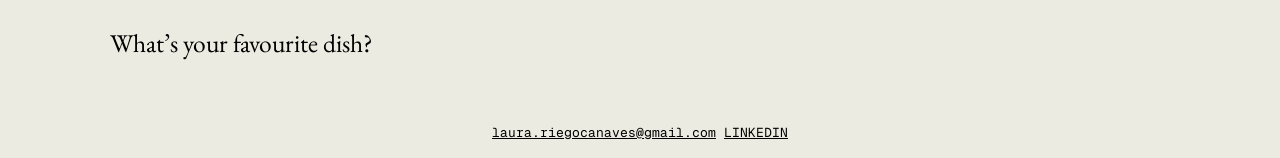
==== commit d6735e48: "Add files via upload" ====
--- a/about.html
+++ b/about.html
@@ -26,34 +26,59 @@
     <div class="about-collage">
       <p class="about-note about-note--a">I love food...can&rsquo;t you tell?</p>
 
-      <figure class="about-item about-item--1"><img src="images/about-1.png" alt="A small green ceramic dish of marinated olives"></figure>
-      <figure class="about-item about-item--2"><img src="images/about-2.png" alt="A pale green cocktail in a coupe glass, garnished with mint"></figure>
-      <figure class="about-item about-item--3"><img src="images/about-3.png" alt="Roasted peach slices over cream in a stoneware bowl"></figure>
-      <figure class="about-item about-item--4"><img src="images/about-4.png" alt="Halved fresh figs on a floral vintage plate"></figure>
-      <figure class="about-item about-item--5"><img src="images/about-5.png" alt="Coffee in a red and white striped cup"></figure>
-      <figure class="about-item about-item--6"><img src="images/about-6.png" alt="A cup of tea on a floral saucer with an ornate silver spoon"></figure>
-      <figure class="about-item about-item--7"><img src="images/about-7.png" alt="Tomatoes on a blue and white checkered plate"></figure>
-      <figure class="about-item about-item--8"><img src="images/about-8.png" alt="A dark berry cocktail with a dried citrus wheel and sugared rim"></figure>
-      <figure class="about-item about-item--9"><img src="images/about-9.png" alt="A folded linen napkin with a scalloped edge"></figure>
-      <figure class="about-item about-item--10"><img src="images/about-10.png" alt="An ornate silver spoon"></figure>
-      <figure class="about-item about-item--11"><img src="images/about-11.png" alt="A slice of cheesecake with ice cream on a blue plate"></figure>
-      <figure class="about-item about-item--12"><img src="images/about-12.png" alt="A pink cocktail over ice in a gold-rimmed glass"></figure>
+      <div class="about-grid">
+        <figure class="about-cell">
+          <span class="about-cell__num">1</span>
+          <img src="images/about-1.png" alt="A small green ceramic dish of marinated olives">
+        </figure>
+        <figure class="about-cell">
+          <span class="about-cell__num">2</span>
+          <img src="images/about-2.png" alt="A pale green cocktail in a coupe glass, garnished with mint">
+        </figure>
+        <figure class="about-cell">
+          <span class="about-cell__num">3</span>
+          <img src="images/about-3.png" alt="Roasted peach slices over cream in a stoneware bowl">
+        </figure>
+        <figure class="about-cell">
+          <span class="about-cell__num">4</span>
+          <img src="images/about-4.png" alt="Halved fresh figs on a floral vintage plate">
+        </figure>
+        <figure class="about-cell">
+          <span class="about-cell__num">5</span>
+          <img src="images/about-5.png" alt="Coffee in a red and white striped cup">
+        </figure>
+        <figure class="about-cell">
+          <span class="about-cell__num">6</span>
+          <img src="images/about-6.png" alt="A cup of tea on a floral saucer with an ornate silver spoon">
+        </figure>
+        <figure class="about-cell">
+          <span class="about-cell__num">7</span>
+          <img src="images/about-7.png" alt="Tomatoes on a blue and white checkered plate">
+        </figure>
+        <figure class="about-cell">
+          <span class="about-cell__num">8</span>
+          <img src="images/about-8.png" alt="A dark berry cocktail with a dried citrus wheel and sugared rim">
+        </figure>
+        <figure class="about-cell">
+          <span class="about-cell__num">9</span>
+          <img src="images/about-9.png" alt="A folded linen napkin with a scalloped edge">
+        </figure>
+        <figure class="about-cell">
+          <span class="about-cell__num">10</span>
+          <img src="images/about-10.png" alt="An ornate silver spoon">
+        </figure>
+        <figure class="about-cell">
+          <span class="about-cell__num">11</span>
+          <img src="images/about-11.png" alt="A slice of cheesecake with ice cream on a blue plate">
+        </figure>
+        <figure class="about-cell">
+          <span class="about-cell__num">12</span>
+          <img src="images/about-12.png" alt="A pink cocktail over ice in a gold-rimmed glass">
+        </figure>
+      </div>
 
-      <p class="about-num about-num--1">1</p>
-      <p class="about-num about-num--2">2</p>
-      <p class="about-num about-num--3">3</p>
-      <p class="about-num about-num--4">4</p>
-      <p class="about-num about-num--5">5</p>
-      <p class="about-num about-num--6">6</p>
-      <p class="about-num about-num--7">7</p>
-      <p class="about-num about-num--8">8</p>
-      <p class="about-num about-num--9">9</p>
-      <p class="about-num about-num--10">10</p>
-      <p class="about-num about-num--11">11</p>
-      <p class="about-num about-num--12">12</p>
-
-      <p class="about-skills__title">MY SKILLS</p>
-      <img class="about-skills__circle" src="images/about-skills-circle.png" alt="">
+      <div class="about-skills">
+        <p class="about-skills__title">MY SKILLS</p>
       <ol class="about-skills__list about-skills__list--a">
         <li>Curious</li>
         <li>Open-minded</li>
@@ -70,6 +95,7 @@
         <li>Active listener</li>
         <li>Fast learner</li>
       </ol>
+      </div>
 
       <p class="about-note about-note--b">What&rsquo;s your favourite dish?</p>
     </div>
--- a/css/style.css
+++ b/css/style.css
@@ -1,5 +1,8 @@
 /* ---------- Design tokens ---------- */
 :root {
+  /* Width is capped by screen height as well as width, so short laptop screens
+     get a proportionally smaller layout instead of an oversized one. */
+  --page-max: min(1160px, 94vw, 125vh);
   --color-bg: #ebebe1;
   --color-ink: #000000;
   --color-footer-edge: #f5f5f5;
@@ -52,7 +55,7 @@
 
 .nav__logo {
   font-family: var(--font-mono);
-  font-weight: 500;
+  font-weight: 400; /* matches the nav links on the right */
   font-size: 14px;
   letter-spacing: 1.4px;
   text-decoration: none;
@@ -85,10 +88,10 @@
 /* Intro greeting */
 .intro {
   font-family: var(--font-typewriter);
-  font-size: 40px;
+  font-size: clamp(26px, 3.6vh, 40px);
   line-height: 1.17;
   letter-spacing: -1.2px;
-  margin: 20px 0 12px;
+  margin: clamp(8px, 1.4vh, 20px) 0 clamp(8px, 1.2vh, 12px);
 }
 
 .intro__line {
@@ -112,7 +115,7 @@
   position: absolute;
   left: 50%;
   top: 50%;
-  width: 158px;
+  width: 3.95em; /* in em so the circle tracks the headline at any screen size */
   max-width: none; /* must be allowed to overflow the word it circles */
   height: auto;
   transform: translate(-50%, -50%) rotate(-12.76deg);
@@ -123,8 +126,11 @@
 .photo {
   position: relative;
   margin: 0;
-  padding-top: 62px; /* photo starts inside the clamp jaw, so only the jaw overlaps it */
-  width: 353px;
+  --photo-w: clamp(190px, 33vh, 353px);
+  width: var(--photo-w);
+  /* both the overhang and the clamp are tied to the photo width, so the jaw
+     keeps gripping the top edge at every screen size */
+  padding-top: calc(var(--photo-w) * 0.176);
   max-width: 100%;
 }
 
@@ -133,7 +139,7 @@
   top: 0;
   left: 50%;
   transform: translateX(-50%);
-  width: 100px;
+  width: calc(var(--photo-w) * 0.283);
   height: auto;
   z-index: 2;
 }
@@ -156,9 +162,9 @@
 
 /* Skills marquee-style list */
 .skills {
-  margin: 120px 0 0;
+  margin: clamp(32px, 5.5vh, 120px) 0 0;
   font-family: var(--font-typewriter);
-  font-size: 35px;
+  font-size: clamp(24px, 3.1vh, 35px);
   line-height: 1.17;
   letter-spacing: -1.05px;
   text-align: center;
@@ -174,7 +180,7 @@
   display: flex;
   align-items: center;
   justify-content: center;
-  height: 720px;
+  height: 300px;
   background-color: var(--color-bg);
   overflow: hidden;
 }
@@ -183,10 +189,7 @@
   content: "";
   position: absolute;
   inset: 0;
-  background-image: url("../images/projects-hero.jpg");
-  background-size: cover;
-  background-position: center;
-  opacity: 0.8;
+  background: none;
 }
 
 .projects-hero__title {
@@ -194,7 +197,7 @@
   margin: 0;
   font-family: var(--font-typewriter);
   font-weight: 400;
-  font-size: 64px;
+  font-size: 42px;
   line-height: 1.2;
   text-align: center;
 }
@@ -208,7 +211,7 @@
   display: grid;
   grid-template-columns: repeat(3, 1fr);
   gap: 10px;
-  max-width: 1280px;
+  max-width: var(--page-max);
   margin: 0 auto;
 }
 
@@ -239,13 +242,13 @@
 }
 
 .projects-note--left {
-  max-width: 1280px;
+  max-width: var(--page-max);
   margin: 48px auto 0;
   padding: 0 24px;
 }
 
 .projects-note--right {
-  max-width: 1280px;
+  max-width: var(--page-max);
   margin: 40px auto 0;
   padding: 0 24px;
   font-size: 24px;
@@ -302,17 +305,16 @@
   .intro__line--2 { margin-left: 18px; }
   .intro__line--3 { margin-left: 36px; }
   .intro__line--4 { margin-left: 54px; }
-  .intro__ellipse { width: 128px; }
   .skills {
     font-size: 24px;
     letter-spacing: -0.7px;
     margin-top: 90px;
   }
   .projects-hero {
-    height: 420px;
+    height: 240px;
   }
   .projects-hero__title {
-    font-size: 48px;
+    font-size: 34px;
   }
   .projects-note {
     font-size: 26px;
@@ -339,7 +341,6 @@
   .intro__line--2 { margin-left: 12px; }
   .intro__line--3 { margin-left: 24px; }
   .intro__line--4 { margin-left: 36px; }
-  .intro__ellipse { width: 104px; }
   .photo__caption {
     right: 0;
     bottom: -30px;
@@ -357,10 +358,10 @@
     grid-template-columns: repeat(2, 1fr);
   }
   .projects-hero {
-    height: 320px;
+    height: 190px;
   }
   .projects-hero__title {
-    font-size: 36px;
+    font-size: 26px;
   }
   .projects-note {
     font-size: 22px;
@@ -378,144 +379,30 @@
    expressed as percentages of that canvas and type is sized in cqw, so the
    whole arrangement scales as one piece instead of reflowing. */
 .about-collage {
-  container-type: inline-size;
-  position: relative;
-  width: 100%;
-  max-width: 1280px;
+  width: 100%;
+  max-width: var(--page-max);
   margin: 0 auto;
-  aspect-ratio: 1280 / 2218;
-  overflow: hidden; /* clip tiles that bleed past the artboard, as Figma does */
-}
-
-.about-item {
-  position: absolute;
-  margin: 0;
-  display: flex;
-  align-items: center;
-  justify-content: center;
-}
-
-.about-item img {
-  width: 100%;
-  height: 100%;
-  object-fit: contain;
-}
-
-/* Each tile is scaled about its own centre, so the composition keeps its
-   layout while the photos themselves read smaller. */
-.about-item { transform: scale(0.82); }
-
-.about-item--1 { left: -4.4531%; top: 53.7421%; width: 44.4254%; height: 25.3832%; }
-.about-item--2 { left: 70.5469%; top: 37.3309%; width: 19.5312%; height: 11.2714%; }
-.about-item--3 { left: 32.1875%; top: 9.6483%; width: 38.3594%; height: 27.6826%; }
-.about-item--4 { left: 8.125%; top: 39.7205%; width: 28.75%; height: 16.5915%; }
-.about-item--5 { left: 14.6875%; top: 9.8287%; width: 20.7031%; height: 16.4563%; }
-.about-item--6 { left: 45.6252%; top: 45.1307%; width: 62.5927%; height: 37.7107%; }
-.about-item--7 { left: 40%; top: 66.4563%; width: 21.0156%; height: 18.3499%; }
-.about-item--8 { left: 74.6875%; top: 19.7926%; width: 18.3594%; height: 10.6402%; }
-.about-item--9 { left: 17.7344%; top: 75.0225%; width: 18.125%; height: 13.0298%; }
-.about-item--10 { left: 29.1406%; top: 53.1559%; width: 32.9596%; height: 18.0569%; }
-.about-item--11 { left: 39.5312%; top: 32.5068%; width: 25.9375%; height: 22.7232%; }
-.about-item--12 { left: 6.9531%; top: 22.5879%; width: 20.3125%; height: 15.6447%; }
-
-.about-item--1 img { width: 62.605%; height: 79.0409%; transform: rotate(-132.43deg); }
-.about-item--6 img { width: 57.9922%; height: 83.5211%; transform: rotate(39.72deg) skewX(0.28deg); }
-.about-item--10 img { width: 55.5991%; height: 87.8507%; transform: rotate(-52.41deg); }
-
-.about-num {
-  position: absolute;
-  margin: 0;
-  display: flex;
-  flex-direction: column;
-  justify-content: center;
-  width: 3.2812%;
-  height: 2.3895%;
-  font-family: var(--font-serif);
-  font-size: 1.65cqw;
-  line-height: 1.2;
-  letter-spacing: -0.01em;
-}
-
-.about-num--1 { left: 8.125%; top: 60.1443%; }
-.about-num--2 { left: 73.5156%; top: 36.6096%; }
-.about-num--3 { left: 42.3438%; top: 12.7142%; }
-.about-num--4 { left: 11.4062%; top: 39.7205%; }
-.about-num--5 { left: 17.8906%; top: 12.7142%; }
-.about-num--6 { left: 64.5312%; top: 56.312%; }
-.about-num--7 { left: 38.4375%; top: 66.4563%; }
-.about-num--8 { left: 75.7812%; top: 17.4031%; }
-.about-num--9 { left: 17.7344%; top: 72.7232%; }
-.about-num--10 { left: 35.1562%; top: 54.6438%; }
-.about-num--11 { left: 40%; top: 34.9414%; }
-.about-num--12 { left: 7.6563%; top: 22.2723%; }
-
-.about-note {
-  position: absolute;
-  margin: 0;
-  display: flex;
-  flex-direction: column;
-  justify-content: center;
-  width: 30.0463%;
-  height: 4.1734%;
-  font-family: var(--font-hand);
-  font-size: 2.5cqw;
-  line-height: 1.2;
-  letter-spacing: -0.01em;
-  text-align: center;
-}
-
-.about-note--a { left: 66.0938%; top: 8.7722%; }
-.about-note--b { left: 6.0156%; top: 89.6559%; }
-
-.about-skills__title {
-  position: absolute;
-  margin: 0;
-  display: flex;
-  flex-direction: column;
-  justify-content: center;
-  left: 68.125%;
-  top: 75.0225%;
-  width: 22.3438%;
-  height: 3.8323%;
-  font-family: var(--font-serif);
-  font-size: 1.5625cqw;
-  line-height: 1.2;
-  letter-spacing: -0.01em;
-}
+  padding: 0 32px 40px;
+  box-sizing: border-box;
+}
+
+
+
+
+
+
+
+
+
 
 /* Hand-drawn circle around the word "SKILLS" — sized and centred on the word,
    measured from the rendered text rather than eyeballed. */
-.about-skills__circle {
-  position: absolute;
-  left: 73.5291%;   /* horizontal centre of the word "SKILLS" */
-  top: 76.9380%;    /* vertical centre of the word "SKILLS"   */
-  width: 8.6%;
-  height: auto;
-  max-width: none;
-  transform: translate(-50%, -50%);
-  pointer-events: none;
-}
 
 /* Kept as a block so the <li> markers survive — a flex container would
    blockify the items and suppress their numbering. `top` is therefore the
    first line of text, not the centred box Figma draws around it. */
-.about-skills__list {
-  position: absolute;
-  margin: 0;
-  padding: 0;
-  list-style: decimal;
-  font-family: var(--font-serif);
-  font-size: 1.171875cqw;
-  line-height: 1.2;
-  letter-spacing: -0.01em;
-}
-
-.about-skills__list li {
-  margin-inline-start: 1.7578cqw; /* 22.5px at the 1280px canvas width */
-}
-
-.about-skills__list--a { left: 68.0469%; top: 78.0208%; width: 22.4219%; }
-.about-skills__list--b { left: 77.8125%; top: 76.6006%; width: 23.2031%; }
+
+
 
 /* ---------- Contact page ---------- */
 /* Like the About collage, this is a fixed composition (1280 wide, 1464 tall
@@ -525,7 +412,7 @@
   container-type: inline-size;
   position: relative;
   width: 100%;
-  max-width: 1280px;
+  max-width: var(--page-max);
   margin: 0 auto;
   aspect-ratio: 1280 / 1464;
 }
@@ -661,7 +548,7 @@
   grid-template-columns: repeat(3, 1fr);
   column-gap: 11px;
   row-gap: 12px;
-  max-width: 1280px;
+  max-width: var(--page-max);
   margin: 96px auto 0;
 }
 
@@ -710,7 +597,7 @@
   container-type: inline-size;
   position: relative;
   width: 100%;
-  max-width: 1280px;
+  max-width: var(--page-max);
   margin: 0 auto;
   overflow: hidden;
 }
@@ -719,7 +606,7 @@
 .pcanvas--radisson { aspect-ratio: 1280 / 1583; }
 .pcanvas--mango { aspect-ratio: 1280 / 2085; }
 .pcanvas--letscook { aspect-ratio: 1280 / 2844; }
-.pcanvas--beefeater { aspect-ratio: 1280 / 1941; }
+.pcanvas--beefeater { aspect-ratio: 1280 / 1733; }
 
 .pcanvas__title {
   position: absolute;
@@ -792,7 +679,7 @@
 
 /* radisson — a row of three (middle real, sides grey) plus a wide banner */
 .pcanvas--radisson .pcanvas__title { top: 6.8225%; }
-.pcanvas--radisson .pcanvas__marquee { font-size: 1.62cqw; top: 16.5508%; }
+.pcanvas--radisson .pcanvas__marquee { font-size: 1.5cqw; top: 16.5508%; }
 .pcanvas--radisson .pcanvas__intro { left: 16.4062%; top: 25.2685%; width: 69.5312%; }
 /* video sits in the same frame as a photo would */
 .pcanvas__img video {
@@ -828,10 +715,75 @@
 .lc-r { left: 51.1719%; top: 68.2138%; width: 48.9844%; height: 15.5767%; }
 
 /* beefeater — a grey band with a central shot flanked by bottle and jukebox */
-.pcanvas--beefeater .pcanvas__title { top: 5.2035%; }
-.pcanvas--beefeater .pcanvas__marquee { font-size: 1.42cqw; top: 13.4982%; }
-.pcanvas--beefeater .pcanvas__intro { left: 15.2344%; top: 21.7414%; width: 69.5312%; }
-.beef-band { left: 0%; top: 59.8145%; width: 100%; height: 37.0943%; }
-.beef-main { left: 13.75%; top: 37.0943%; width: 74.5312%; height: 27.6661%; }
-.beef-left { left: 6.6406%; top: 41.422%; width: 17.1875%; height: 23.39%; }
-.beef-right { left: 77.6562%; top: 43.3797%; width: 16.25%; height: 18.2895%; }
+.pcanvas--beefeater .pcanvas__title { top: 5.828%; }
+.pcanvas--beefeater .pcanvas__marquee { font-size: 1.42cqw; top: 15.1183%; }
+.pcanvas--beefeater .pcanvas__intro { left: 15.2344%; top: 24.3509%; width: 69.5312%; }
+.beef-band { left: 0%; top: 66.9936%; width: 100%; height: 29.5442%; }
+.beef-main { left: 13.75%; top: 41.5465%; width: 74.5312%; height: 30.9866%; }
+.beef-left { left: 6.6406%; top: 46.3936%; width: 17.1875%; height: 26.1973%; transform: scale(1.45); }
+.beef-right { left: 77.6562%; top: 48.5862%; width: 16.25%; height: 20.4847%; transform: scale(1.45); }
+
+
+/* ---------- About: 3-across grid ---------- */
+.about-note {
+  margin: 0 0 8px;
+  font-family: var(--font-serif);
+  font-size: clamp(20px, 2vw, 28px);
+}
+.about-note--a { text-align: right; margin-top: 48px; }
+.about-note--b { text-align: left; margin-top: 40px; }
+
+.about-grid {
+  display: grid;
+  grid-template-columns: repeat(3, 1fr);
+  gap: 28px;
+  align-items: stretch;
+  margin-top: 24px;
+}
+
+.about-cell {
+  margin: 0;
+  display: flex;
+  flex-direction: column;
+  gap: 6px;
+}
+.about-cell img {
+  width: 100%;
+  height: 100%;
+  object-fit: contain;
+  display: block;
+  aspect-ratio: 4 / 3;
+}
+.about-cell__num {
+  font-family: var(--font-serif);
+  font-size: clamp(14px, 1.5vw, 20px);
+  line-height: 1;
+}
+
+.about-skills {
+  display: flex;
+  flex-wrap: wrap;
+  align-items: flex-start;
+  gap: 12px 32px;
+  margin-top: 56px;
+}
+.about-skills__title {
+  margin: 0;
+  font-family: var(--font-serif);
+  font-size: clamp(18px, 1.9vw, 26px);
+  white-space: nowrap;
+}
+.about-skills__list {
+  margin: 0;
+  padding: 0 0 0 1.4em;
+  font-family: var(--font-serif);
+  font-size: clamp(13px, 1.25vw, 17px);
+  line-height: 1.5;
+}
+
+@media (max-width: 800px) {
+  .about-grid { grid-template-columns: repeat(2, 1fr); gap: 24px 20px; }
+}
+@media (max-width: 520px) {
+  .about-grid { grid-template-columns: repeat(2, 1fr); gap: 20px 14px; }
+}
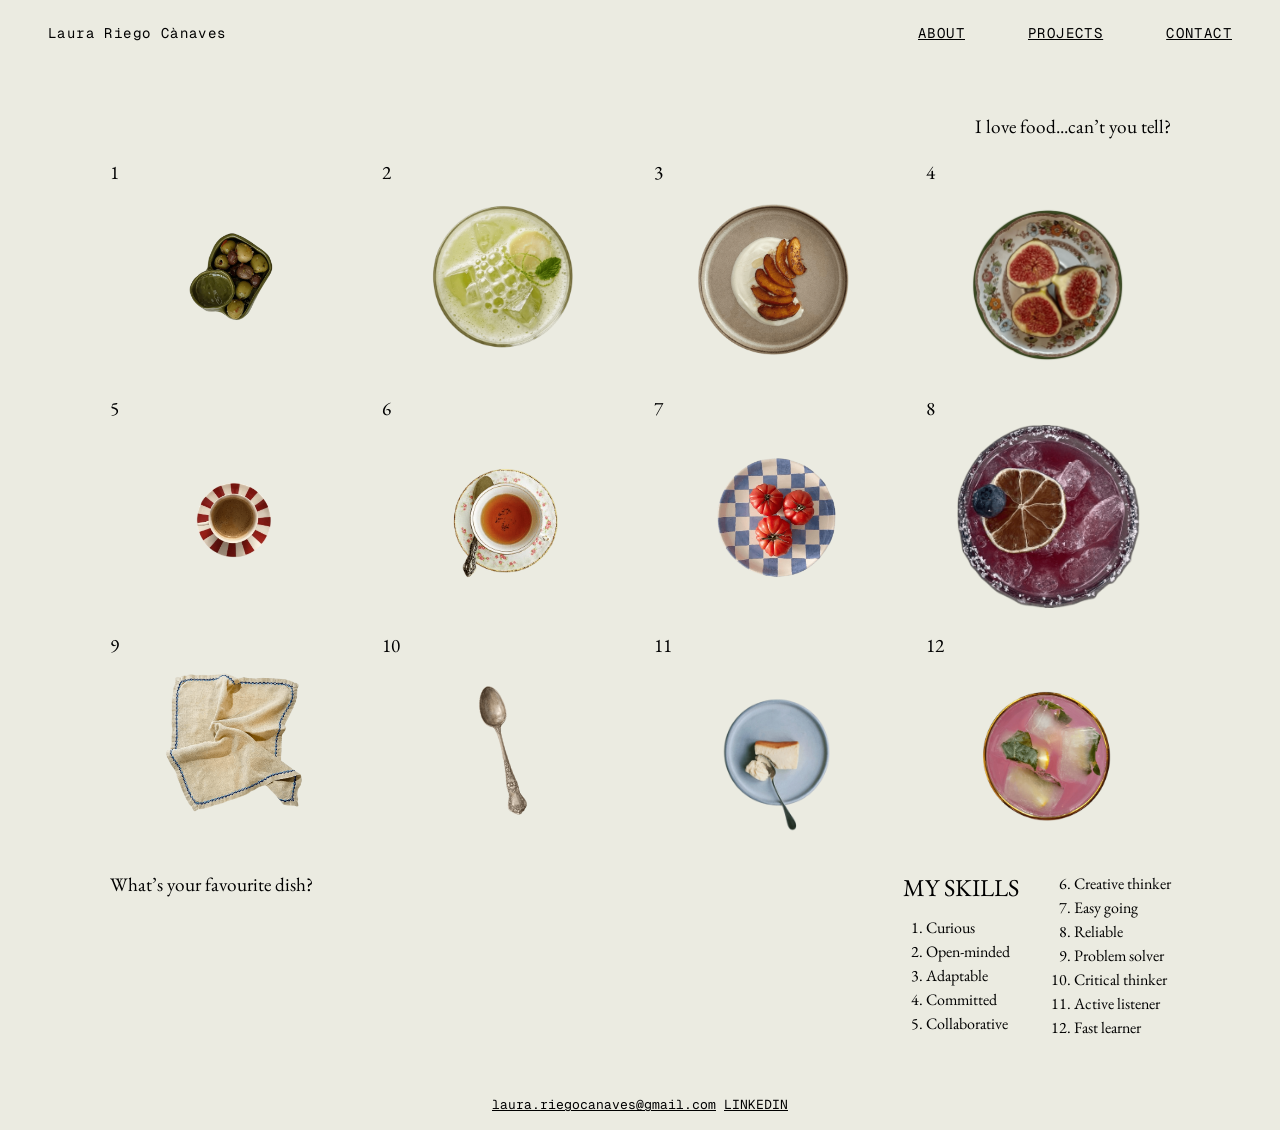
==== commit 2e5c9bd0: "Add files via upload" ====
--- a/about.html
+++ b/about.html
@@ -77,6 +77,8 @@
         </figure>
       </div>
 
+      <div class="about-footrow">
+      <p class="about-note about-note--b">What&rsquo;s your favourite dish?</p>
       <div class="about-skills">
         <p class="about-skills__title">MY SKILLS</p>
       <ol class="about-skills__list about-skills__list--a">
@@ -96,8 +98,7 @@
         <li>Fast learner</li>
       </ol>
       </div>
-
-      <p class="about-note about-note--b">What&rsquo;s your favourite dish?</p>
+      </div>
     </div>
   </main>
 
--- a/css/style.css
+++ b/css/style.css
@@ -91,7 +91,7 @@
   font-size: clamp(26px, 3.6vh, 40px);
   line-height: 1.17;
   letter-spacing: -1.2px;
-  margin: clamp(8px, 1.4vh, 20px) 0 clamp(8px, 1.2vh, 12px);
+  margin: clamp(8px, 1.4vh, 20px) 0 clamp(13px, 1.9vh, 17px);
 }
 
 .intro__line {
@@ -152,7 +152,7 @@
 .photo__caption {
   position: absolute;
   right: -70px;
-  bottom: -34px;
+  bottom: -39px;
   font-family: var(--font-hand);
   font-size: 24px;
   letter-spacing: -0.24px;
@@ -162,7 +162,7 @@
 
 /* Skills marquee-style list */
 .skills {
-  margin: clamp(32px, 5.5vh, 120px) 0 0;
+  margin: clamp(37px, 6vh, 125px) 0 0;
   font-family: var(--font-typewriter);
   font-size: clamp(24px, 3.1vh, 35px);
   line-height: 1.17;
@@ -236,14 +236,14 @@
 .projects-note {
   margin: 0;
   font-family: var(--font-hand);
-  font-size: 32px;
-  letter-spacing: -0.32px;
+  font-size: 24px;
+  letter-spacing: -0.24px;
   line-height: 1.2;
 }
 
 .projects-note--left {
   max-width: var(--page-max);
-  margin: 48px auto 0;
+  margin: 18px auto 0;
   padding: 0 24px;
 }
 
@@ -343,7 +343,7 @@
   .intro__line--4 { margin-left: 36px; }
   .photo__caption {
     right: 0;
-    bottom: -30px;
+    bottom: -35px;
     font-size: 20px;
   }
   .skills {
@@ -364,7 +364,7 @@
     font-size: 26px;
   }
   .projects-note {
-    font-size: 22px;
+    font-size: 18px;
   }
   .projects-note--right {
     font-size: 20px;
@@ -527,7 +527,7 @@
   max-width: 1000px;
   margin-left: auto;
   margin-right: auto;
-  font-size: clamp(15px, 1.6vw, 22px);
+  font-size: clamp(15px, 1.72vw, 22px);
   line-height: 1.35;
   letter-spacing: -0.6px;
   text-align: center;
@@ -626,9 +626,9 @@
   left: 50%;
   transform: translateX(-50%);
   margin: 0;
-  white-space: nowrap;
+  width: 88%;
   font-family: var(--font-typewriter);
-  font-size: 2.34375cqw;
+  font-size: 1.95cqw;
   line-height: 1.17;
   letter-spacing: -0.03em;
   text-align: center;
@@ -667,7 +667,7 @@
 
 /* tedxie — 7-image bento; description sits below the grid */
 .pcanvas--tedxie .pcanvas__title { top: 5.3281%; }
-.pcanvas--tedxie .pcanvas__marquee { top: 12.9255%; font-size: 1.86cqw; }
+.pcanvas--tedxie .pcanvas__marquee { top: 12.9255%; }
 .pcanvas--tedxie .pcanvas__intro { left: 15.3906%; top: 86.7292%; width: 69.5312%; }
 .tx-i1 { left: -0.0781%; top: 20.1776%; width: 33.5938%; height: 26.2457%; }
 .tx-i2 { left: 33.5156%; top: 20.1776%; width: 33.2031%; height: 26.2457%; }
@@ -679,7 +679,7 @@
 
 /* radisson — a row of three (middle real, sides grey) plus a wide banner */
 .pcanvas--radisson .pcanvas__title { top: 6.8225%; }
-.pcanvas--radisson .pcanvas__marquee { font-size: 1.5cqw; top: 16.5508%; }
+.pcanvas--radisson .pcanvas__marquee { top: 16.5508%; }
 .pcanvas--radisson .pcanvas__intro { left: 16.4062%; top: 25.2685%; width: 69.5312%; }
 /* video sits in the same frame as a photo would */
 .pcanvas__img video {
@@ -706,7 +706,7 @@
 
 /* lets-cook — banner, centred dish with a chicken cut-out, then a pair */
 .pcanvas--letscook .pcanvas__title { top: 3.7975%; }
-.pcanvas--letscook .pcanvas__marquee { top: 9.2124%; font-size: 1.72cqw; }
+.pcanvas--letscook .pcanvas__marquee { top: 9.2124%; }
 .pcanvas--letscook .pcanvas__intro { left: 15.2344%; top: 89.9789%; width: 69.5312%; }
 .lc-banner { left: -0.0781%; top: 14.9437%; width: 100.1562%; height: 27.4262%; }
 .lc-center { left: 25.5469%; top: 43.7412%; width: 73.2031%; height: 18.5654%; }
@@ -716,7 +716,7 @@
 
 /* beefeater — a grey band with a central shot flanked by bottle and jukebox */
 .pcanvas--beefeater .pcanvas__title { top: 5.828%; }
-.pcanvas--beefeater .pcanvas__marquee { font-size: 1.42cqw; top: 15.1183%; }
+.pcanvas--beefeater .pcanvas__marquee { top: 15.1183%; }
 .pcanvas--beefeater .pcanvas__intro { left: 15.2344%; top: 24.3509%; width: 69.5312%; }
 .beef-band { left: 0%; top: 66.9936%; width: 100%; height: 29.5442%; }
 .beef-main { left: 13.75%; top: 41.5465%; width: 74.5312%; height: 30.9866%; }
@@ -728,14 +728,14 @@
 .about-note {
   margin: 0 0 8px;
   font-family: var(--font-serif);
-  font-size: clamp(20px, 2vw, 28px);
+  font-size: clamp(16px, 1.5vw, 21px);
 }
 .about-note--a { text-align: right; margin-top: 48px; }
-.about-note--b { text-align: left; margin-top: 40px; }
+.about-note--b { text-align: left; margin: 0; }
 
 .about-grid {
   display: grid;
-  grid-template-columns: repeat(3, 1fr);
+  grid-template-columns: repeat(4, 1fr);
   gap: 28px;
   align-items: stretch;
   margin-top: 24px;
@@ -754,19 +754,41 @@
   display: block;
   aspect-ratio: 4 / 3;
 }
+
+/* these two were cut out at a smaller scale than the rest */
+.about-cell:nth-child(3) img,
+.about-cell:nth-child(6) img { transform: scale(1.35); }
+
+/* the spoon reads oddly upright against the rest */
+.about-cell:nth-child(10) img { transform: rotate(-14deg); }
 .about-cell__num {
   font-family: var(--font-serif);
   font-size: clamp(14px, 1.5vw, 20px);
   line-height: 1;
 }
 
+/* the closing question sits under the middle column, the skills to its right */
+.about-footrow {
+  display: flex;
+  align-items: flex-start;
+  gap: 32px;
+  margin-top: 28px;
+
+}
+
 .about-skills {
-  display: flex;
-  flex-wrap: wrap;
-  align-items: flex-start;
-  gap: 12px 32px;
-  margin-top: 56px;
-}
+  display: grid;
+  grid-template-columns: auto auto;
+  grid-template-areas:
+    "title b"
+    "a     b";
+  align-items: start;
+  gap: 8px 32px;
+  margin-left: auto;
+}
+.about-skills__title  { grid-area: title; }
+.about-skills__list--a { grid-area: a; }
+.about-skills__list--b { grid-area: b; }
 .about-skills__title {
   margin: 0;
   font-family: var(--font-serif);
@@ -782,8 +804,10 @@
 }
 
 @media (max-width: 800px) {
-  .about-grid { grid-template-columns: repeat(2, 1fr); gap: 24px 20px; }
+  .about-grid { grid-template-columns: repeat(3, 1fr); gap: 24px 20px; }
+  .about-footrow { padding-left: 0; flex-wrap: wrap; }
 }
 @media (max-width: 520px) {
   .about-grid { grid-template-columns: repeat(2, 1fr); gap: 20px 14px; }
-}
+  .about-footrow { padding-left: 0; flex-wrap: wrap; }
+}
